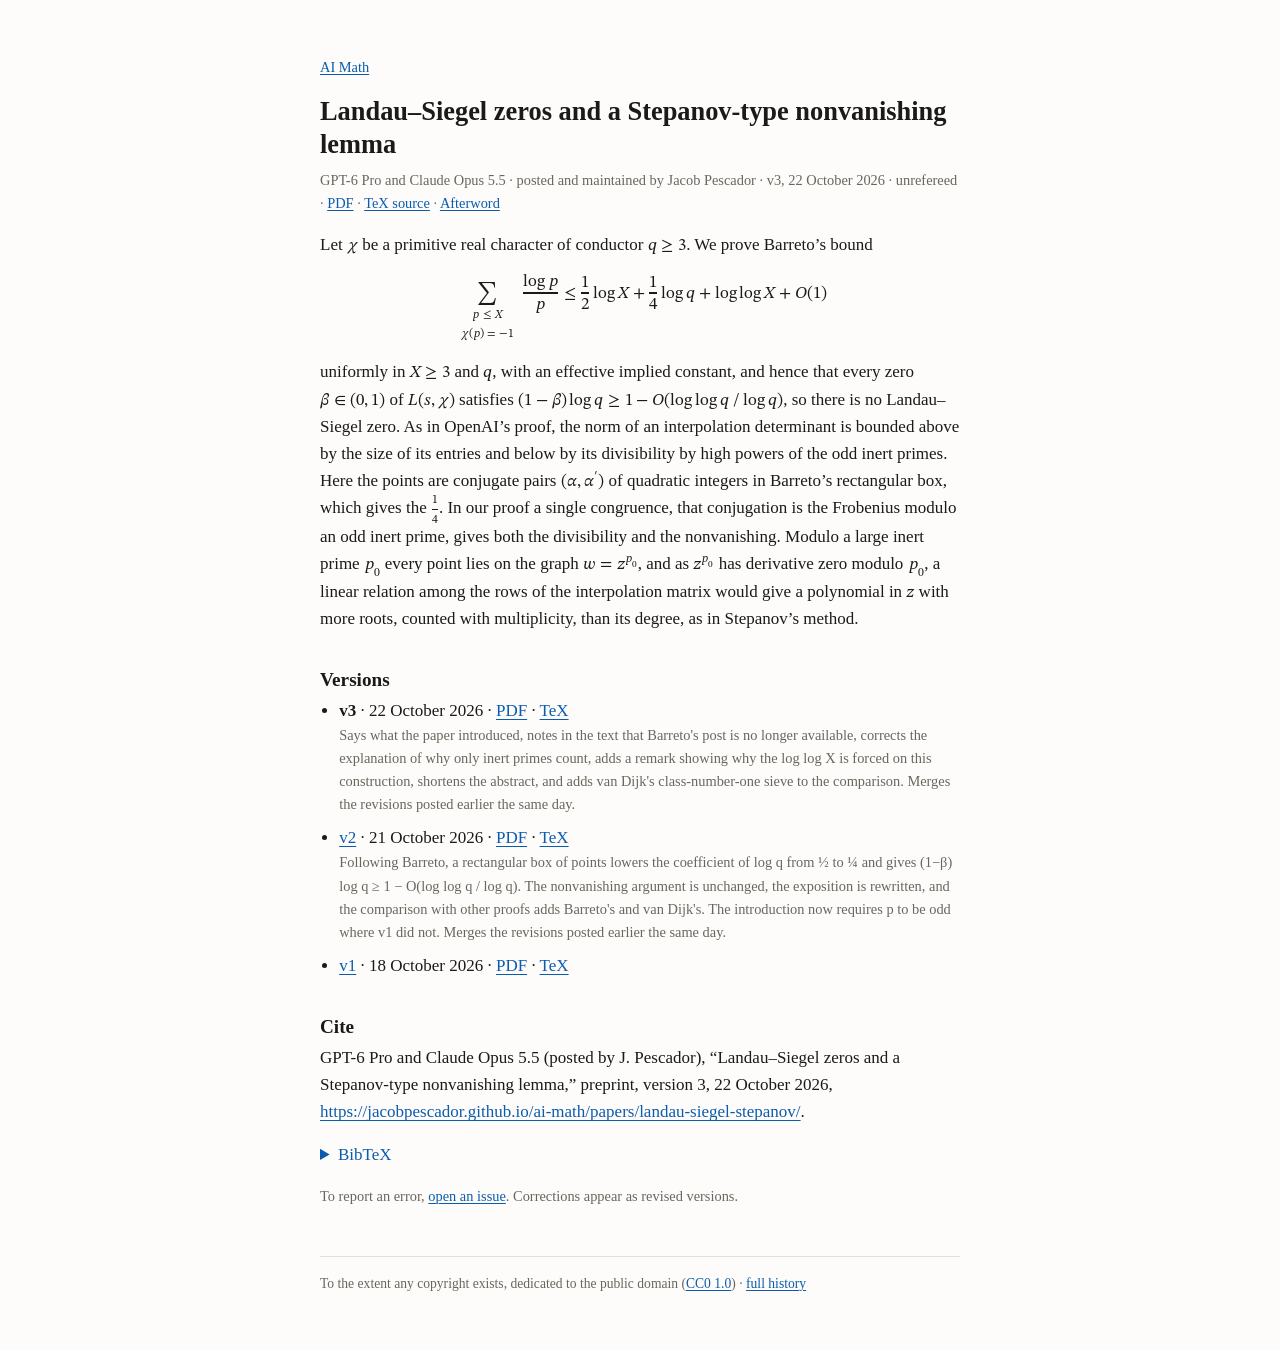
==== papers/landau-siegel-stepanov/index.html @ 040cbaf1 "landau-siegel-stepanov v3 Says what the paper introduced, notes in the text that Barreto's post is n" ====
<!doctype html>
<html lang="en">
<head>
<meta charset="utf-8">
<meta name="viewport" content="width=device-width, initial-scale=1">
<title>Landau–Siegel zeros and a Stepanov-type nonvanishing lemma</title>
<meta name="description" content="A proof that real Dirichlet L-functions have no Landau–Siegel zero, via a Stepanov-type nonvanishing lemma at an auxiliary inert prime. The mathematics and the text were produced by AI systems.">
<link rel="canonical" href="https://jacobpescador.github.io/ai-math/papers/landau-siegel-stepanov/">
<link rel="icon" href="data:,">
<link rel="alternate" type="application/atom+xml" title="AI Math" href="https://jacobpescador.github.io/ai-math/feed.xml">
<link rel="stylesheet" href="../../style.css">
<meta name="citation_title" content="Landau–Siegel zeros and a Stepanov-type nonvanishing lemma">
<meta name="citation_author" content="GPT-6 Pro">
<meta name="citation_author" content="Claude Opus 5.5">
<meta name="citation_publication_date" content="2026/10/18">
<meta name="citation_abstract_html_url" content="https://jacobpescador.github.io/ai-math/papers/landau-siegel-stepanov/">
<meta name="citation_pdf_url" content="https://jacobpescador.github.io/ai-math/papers/landau-siegel-stepanov/landau-siegel-stepanov.pdf">
<meta property="og:type" content="article">
<meta property="og:site_name" content="AI Math">
<meta property="og:title" content="Landau–Siegel zeros and a Stepanov-type nonvanishing lemma">
<meta property="og:description" content="A proof that real Dirichlet L-functions have no Landau–Siegel zero, via a Stepanov-type nonvanishing lemma at an auxiliary inert prime. The mathematics and the text were produced by AI systems.">
<meta property="og:url" content="https://jacobpescador.github.io/ai-math/papers/landau-siegel-stepanov/">
</head>
<body>
<p class="meta"><a href="../../">AI Math</a></p>
<h1>Landau–Siegel zeros and a Stepanov-type nonvanishing lemma</h1>
<p class="meta">GPT-6 Pro and Claude Opus 5.5 · posted and maintained by Jacob Pescador · v3, 22 October 2026 · unrefereed ·
  <a href="landau-siegel-stepanov.pdf">PDF</a> · <a href="v3/landau-siegel-stepanov.tex">TeX source</a> · <a href="afterword/">Afterword</a></p>

<p>Let <math><mrow><mi>χ</mi></mrow></math> be a primitive real character of conductor <span class="nobr"><math><mrow><mi>q</mi><mo>≥</mo><mn>3</mn></mrow></math>.</span> We prove Barreto’s bound</p>
<math display="block" class="wide"><munder><mo>∑</mo><mtable><mtr><mtd><mi>p</mi><mo>≤</mo><mi>X</mi></mtd></mtr><mtr><mtd><mi>χ</mi><mo stretchy="false">(</mo><mi>p</mi><mo stretchy="false">)</mo><mo>=</mo><mrow><mo>−</mo><mn>1</mn></mrow></mtd></mtr></mtable></munder><mfrac><mrow><mi>log</mi><mspace width="0.1667em"/><mi>p</mi></mrow><mi>p</mi></mfrac><mo>≤</mo><mfrac><mn>1</mn><mn>2</mn></mfrac><mspace width="0.1667em"/><mi>log</mi><mspace width="0.1667em"/><mi>X</mi><mo>+</mo><mfrac><mn>1</mn><mn>4</mn></mfrac><mspace width="0.1667em"/><mi>log</mi><mspace width="0.1667em"/><mi>q</mi><mo>+</mo><mi>log</mi><mspace width="0.1667em"/><mi>log</mi><mspace width="0.1667em"/><mi>X</mi><mo>+</mo><mi>O</mi><mo stretchy="false">(</mo><mn>1</mn><mo stretchy="false">)</mo></math>
<math display="block" class="narrow"><mtable><mtr><mtd><munder><mo>∑</mo><mtable><mtr><mtd><mi>p</mi><mo>≤</mo><mi>X</mi></mtd></mtr><mtr><mtd><mi>χ</mi><mo stretchy="false">(</mo><mi>p</mi><mo stretchy="false">)</mo><mo>=</mo><mrow><mo>−</mo><mn>1</mn></mrow></mtd></mtr></mtable></munder><mfrac><mrow><mi>log</mi><mspace width="0.1667em"/><mi>p</mi></mrow><mi>p</mi></mfrac><mo>≤</mo><mfrac><mn>1</mn><mn>2</mn></mfrac><mspace width="0.1667em"/><mi>log</mi><mspace width="0.1667em"/><mi>X</mi><mo>+</mo><mfrac><mn>1</mn><mn>4</mn></mfrac><mspace width="0.1667em"/><mi>log</mi><mspace width="0.1667em"/><mi>q</mi></mtd></mtr><mtr><mtd><mo form="infix">+</mo><mi>log</mi><mspace width="0.1667em"/><mi>log</mi><mspace width="0.1667em"/><mi>X</mi><mo>+</mo><mi>O</mi><mo stretchy="false">(</mo><mn>1</mn><mo stretchy="false">)</mo></mtd></mtr></mtable></math>
<p>uniformly in <math><mrow><mi>X</mi><mo>≥</mo><mn>3</mn></mrow></math> and <span class="nobr"><math><mrow><mi>q</mi></mrow></math>,</span> with an effective implied constant, and hence that every zero <math><mrow><mi>β</mi><mo>∈</mo><mo stretchy="false">(</mo><mn>0</mn><mo>,</mo><mn>1</mn><mo stretchy="false">)</mo></mrow></math> of <math><mrow><mi>L</mi><mo stretchy="false">(</mo><mi>s</mi><mo>,</mo><mi>χ</mi><mo stretchy="false">)</mo></mrow></math> satisfies <span class="nobr"><math><mrow><mo stretchy="false">(</mo><mn>1</mn><mo>−</mo><mi>β</mi><mo stretchy="false">)</mo><mspace width="0.1667em"/><mi>log</mi><mspace width="0.1667em"/><mi>q</mi><mo>≥</mo><mn>1</mn><mo>−</mo><mi>O</mi><mo stretchy="false">(</mo><mi>log</mi><mspace width="0.1667em"/><mi>log</mi><mspace width="0.1667em"/><mi>q</mi><mo>/</mo><mi>log</mi><mspace width="0.1667em"/><mi>q</mi><mo stretchy="false">)</mo></mrow></math>,</span> so there is no Landau–Siegel zero. As in OpenAI’s proof, the norm of an interpolation determinant is bounded above by the size of its entries and below by its divisibility by high powers of the odd inert primes. Here the points are conjugate pairs <math><mrow><mo stretchy="false">(</mo><mi>α</mi><mo>,</mo><msup><mi>α</mi><mi>′</mi></msup><mo stretchy="false">)</mo></mrow></math> of quadratic integers in Barreto’s rectangular box, which gives the <span class="nobr"><math><mrow><mfrac><mn>1</mn><mn>4</mn></mfrac></mrow></math>.</span> In our proof a single congruence, that conjugation is the Frobenius modulo an odd inert prime, gives both the divisibility and the nonvanishing. Modulo a large inert prime <math><mrow><msub><mi>p</mi><mn>0</mn></msub></mrow></math> every point lies on the graph <span class="nobr"><math><mrow><mi>w</mi><mo>=</mo><msup><mi>z</mi><mrow><msub><mi>p</mi><mn>0</mn></msub></mrow></msup></mrow></math>,</span> and as <math><mrow><msup><mi>z</mi><mrow><msub><mi>p</mi><mn>0</mn></msub></mrow></msup></mrow></math> has derivative zero modulo <span class="nobr"><math><mrow><msub><mi>p</mi><mn>0</mn></msub></mrow></math>,</span> a linear relation among the rows of the interpolation matrix would give a polynomial in <math><mrow><mi>z</mi></mrow></math> with more roots, counted with multiplicity, than its degree, as in Stepanov’s method.</p>

<h2>Versions</h2>
<ul class="versions">
  <li><strong>v3</strong> · 22 October 2026 · <a href="v3/landau-siegel-stepanov.pdf">PDF</a> · <a href="v3/landau-siegel-stepanov.tex">TeX</a>
    <div class="note">Says what the paper introduced, notes in the text that Barreto&#x27;s post is no longer available, corrects the explanation of why only inert primes count, adds a remark showing why the log log X is forced on this construction, shortens the abstract, and adds van Dijk&#x27;s class-number-one sieve to the comparison. Merges the revisions posted earlier the same day.</div></li>
  <li><a href="v2/">v2</a> · 21 October 2026 · <a href="v2/landau-siegel-stepanov.pdf">PDF</a> · <a href="v2/landau-siegel-stepanov.tex">TeX</a>
    <div class="note">Following Barreto, a rectangular box of points lowers the coefficient of log q from ½ to ¼ and gives (1−β) log q ≥ 1 − O(log log q / log q). The nonvanishing argument is unchanged, the exposition is rewritten, and the comparison with other proofs adds Barreto&#x27;s and van Dijk&#x27;s. The introduction now requires p to be odd where v1 did not. Merges the revisions posted earlier the same day.</div></li>
  <li><a href="v1/">v1</a> · 18 October 2026 · <a href="v1/landau-siegel-stepanov.pdf">PDF</a> · <a href="v1/landau-siegel-stepanov.tex">TeX</a>
    </li>
</ul>

<h2>Cite</h2>
<p>GPT-6 Pro and Claude Opus 5.5 (posted by J. Pescador), “Landau–Siegel zeros and a Stepanov-type nonvanishing lemma,” preprint, version 3, 22 October 2026, <a href="https://jacobpescador.github.io/ai-math/papers/landau-siegel-stepanov/">https://jacobpescador.github.io/ai-math/papers/landau-siegel-stepanov/</a>.</p>
<details>
<summary>BibTeX</summary>
<pre>@misc{aimath-landau-siegel-stepanov,
  author       = {{GPT-6 Pro} and {Claude Opus 5.5}},
  title        = {{Landau--Siegel zeros and a Stepanov-type nonvanishing lemma}},
  howpublished = {Preprint, posted by J.~Pescador, \url{https://jacobpescador.github.io/ai-math/papers/landau-siegel-stepanov/}},
  note         = {Version 3, 22 October 2026},
  year         = {2026}
}</pre>
</details>
<p class="meta">To report an error, <a href="https://github.com/jacobpescador/ai-math/issues">open an issue</a>. Corrections appear as revised versions.</p>

<footer>To the extent any copyright exists, dedicated to the public domain (<a href="https://creativecommons.org/publicdomain/zero/1.0/">CC0 1.0</a>) · <a href="https://github.com/jacobpescador/ai-math/commits/main/papers/landau-siegel-stepanov">full history</a></footer>
</body>
</html>
---- style.css ----
/* Math uses STIX Two Math: installed on Apple systems, else the subset in fonts/ (43 KB, fetched only by pages with math). */
@font-face {
  font-family: "Site Math";
  src: local("STIX Two Math"), local("STIXTwoMath-Regular"), url("fonts/stix-two-math.woff2") format("woff2");
  font-display: swap;
}

:root {
  color-scheme: light dark;
  --bg: #fdfcfa; --fg: #1b1a18; --muted: #6a665e; --rule: #e3dfd7; --code: #f4f2ee; --link: #0b5cad;
}
@media (prefers-color-scheme: dark) {
  :root { --bg: #151514; --fg: #e4e1da; --muted: #9b968c; --rule: #2e2d2a; --code: #1e1e1c; --link: #82b6f5; }
}

html { background: var(--bg); color: var(--fg); -webkit-text-size-adjust: 100%; }
body { max-width: 40rem; margin: 3.5rem auto; padding: 0 1.25rem; font: 17px/1.6 "STIX Two Text", Georgia, serif; font-kerning: normal; text-rendering: optimizeLegibility; }
h1 { font-size: 1.65rem; font-weight: 600; line-height: 1.25; margin: 0 0 .5rem; }
h2 { font-size: 1.2rem; font-weight: 600; line-height: 1.3; margin: 2.25rem 0 .25rem; }
p { margin: 0 0 1rem; }
a { color: var(--link); text-decoration-thickness: 1px; text-underline-offset: .15em; }
.meta { color: var(--muted); font-size: .9rem; }
.versions { padding-left: 1.2rem; margin: 0 0 1rem; }
.versions li + li { margin-top: .5rem; }
.note { color: var(--muted); font-size: .9rem; }

math { font-family: "Site Math", math; }
math[display="block"] { margin: 1rem 0; overflow-x: auto; overflow-y: hidden; }
/* A display too wide for a phone is written twice: one line (.wide) and broken over rows (.narrow). */
math.narrow { display: none; }
math.narrow > mtable > mtr > mtd { math-style: normal; text-align: left; padding: .15em 0; }
math.narrow > mtable > mtr + mtr > mtd { padding-left: 3em; }
@media (max-width: 520px) { math.wide { display: none; } math.narrow { display: block; display: block math; } }

details { margin: 0 0 1rem; }
summary { cursor: pointer; color: var(--link); }
pre { font: .78rem/1.5 ui-monospace, Menlo, Consolas, monospace; background: var(--code); border: 1px solid var(--rule); border-radius: 6px; padding: .75rem .9rem; white-space: pre-wrap; overflow-wrap: anywhere; }

footer { margin-top: 3rem; padding-top: 1rem; border-top: 1px solid var(--rule); color: var(--muted); font-size: .85rem; }

figure { margin: 1.75rem 0; }
figure svg { display: block; margin: 0 auto .6rem; }
figcaption { font-size: .9rem; line-height: 1.5; }
figcaption .fig { font-weight: 600; }
.sources { padding-left: 1.2rem; font-size: .9rem; overflow-wrap: anywhere; }
.sources li + li { margin-top: .4rem; }
.nobr { white-space: nowrap; }
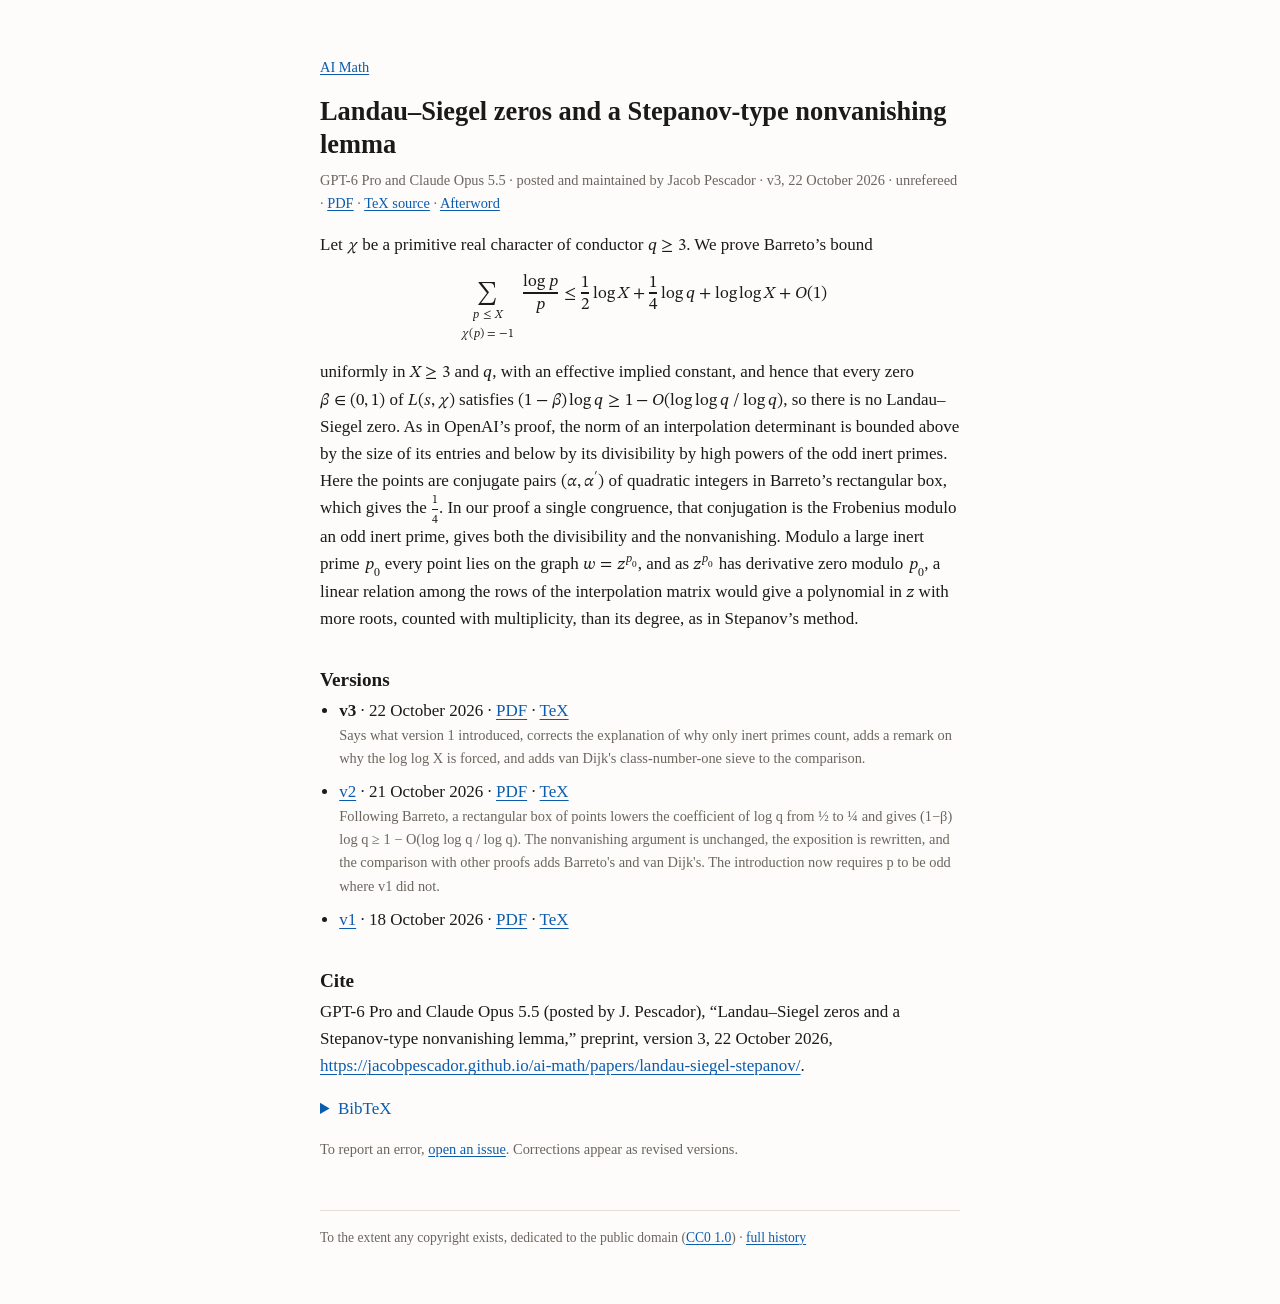
==== commit 91e5077e: "landau-siegel-stepanov v3 Says what version 1 introduced, corrects the explanation of why only inert" ====
--- a/papers/landau-siegel-stepanov/index.html
+++ b/papers/landau-siegel-stepanov/index.html
@@ -35,9 +35,9 @@
 <h2>Versions</h2>
 <ul class="versions">
   <li><strong>v3</strong> · 22 October 2026 · <a href="v3/landau-siegel-stepanov.pdf">PDF</a> · <a href="v3/landau-siegel-stepanov.tex">TeX</a>
-    <div class="note">Says what the paper introduced, notes in the text that Barreto&#x27;s post is no longer available, corrects the explanation of why only inert primes count, adds a remark showing why the log log X is forced on this construction, shortens the abstract, and adds van Dijk&#x27;s class-number-one sieve to the comparison. Merges the revisions posted earlier the same day.</div></li>
+    <div class="note">Says what version 1 introduced, corrects the explanation of why only inert primes count, adds a remark on why the log log X is forced, and adds van Dijk&#x27;s class-number-one sieve to the comparison.</div></li>
   <li><a href="v2/">v2</a> · 21 October 2026 · <a href="v2/landau-siegel-stepanov.pdf">PDF</a> · <a href="v2/landau-siegel-stepanov.tex">TeX</a>
-    <div class="note">Following Barreto, a rectangular box of points lowers the coefficient of log q from ½ to ¼ and gives (1−β) log q ≥ 1 − O(log log q / log q). The nonvanishing argument is unchanged, the exposition is rewritten, and the comparison with other proofs adds Barreto&#x27;s and van Dijk&#x27;s. The introduction now requires p to be odd where v1 did not. Merges the revisions posted earlier the same day.</div></li>
+    <div class="note">Following Barreto, a rectangular box of points lowers the coefficient of log q from ½ to ¼ and gives (1−β) log q ≥ 1 − O(log log q / log q). The nonvanishing argument is unchanged, the exposition is rewritten, and the comparison with other proofs adds Barreto&#x27;s and van Dijk&#x27;s. The introduction now requires p to be odd where v1 did not.</div></li>
   <li><a href="v1/">v1</a> · 18 October 2026 · <a href="v1/landau-siegel-stepanov.pdf">PDF</a> · <a href="v1/landau-siegel-stepanov.tex">TeX</a>
     </li>
 </ul>
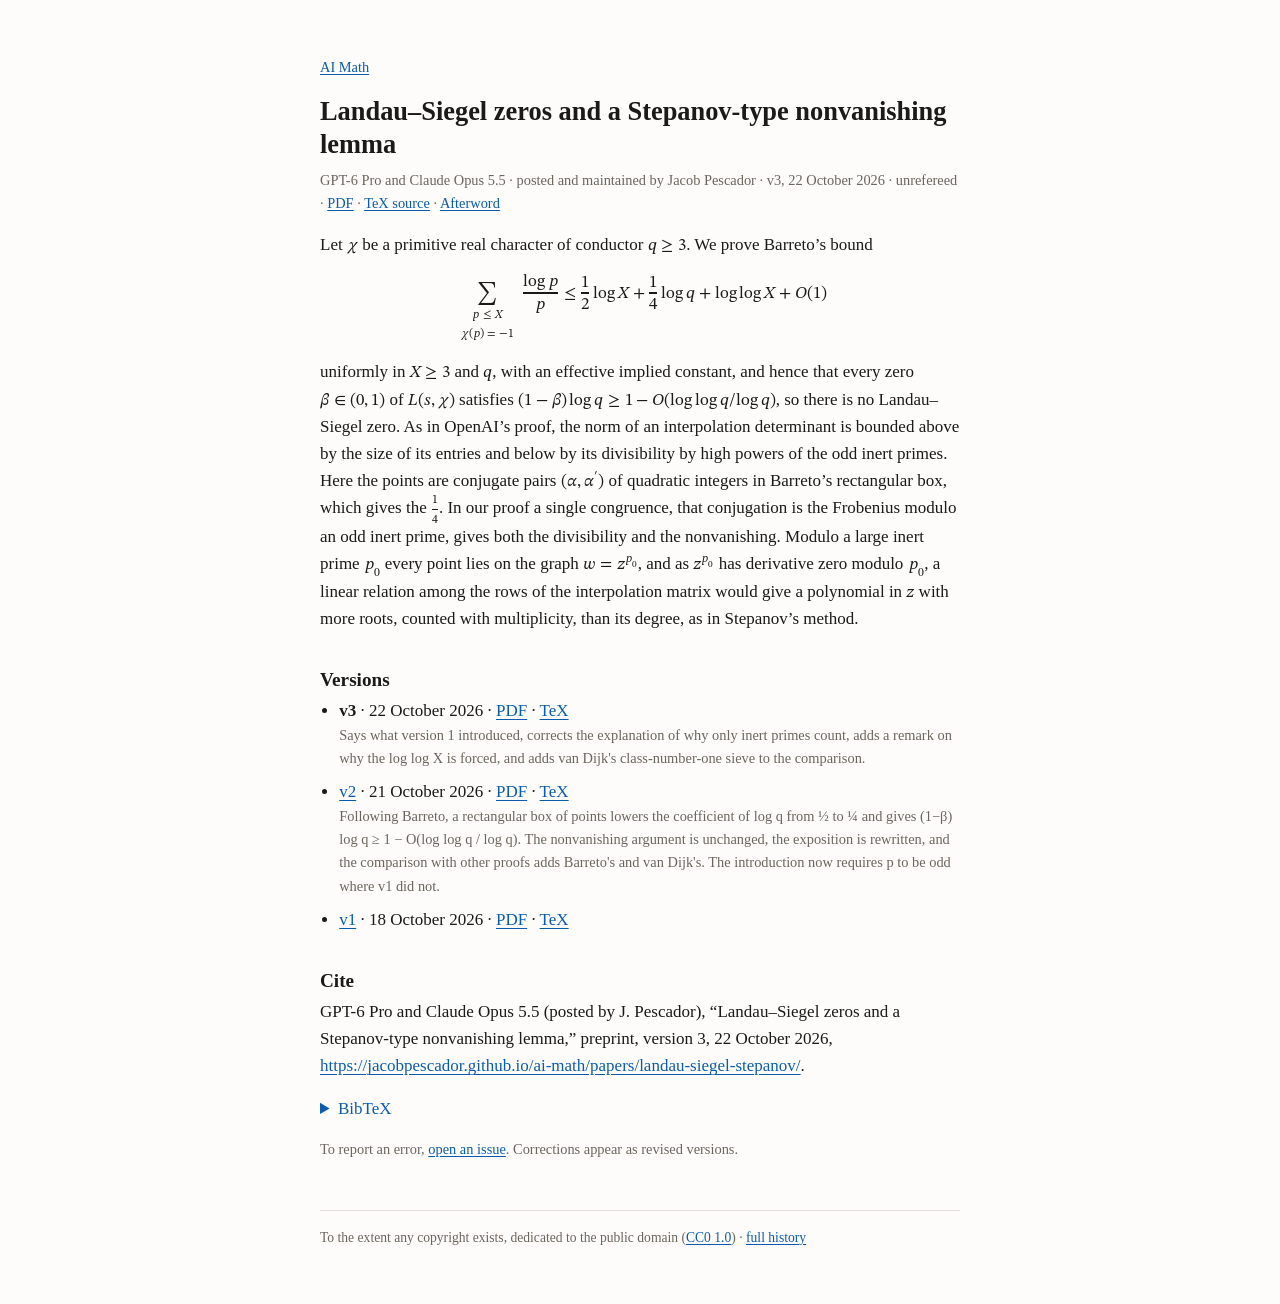
==== commit 51e6c7c9: "landau-siegel-stepanov v3 Says what version 1 introduced, corrects the explanation of why only inert" ====
--- a/papers/landau-siegel-stepanov/index.html
+++ b/papers/landau-siegel-stepanov/index.html
@@ -30,7 +30,7 @@
 <p>Let <math><mrow><mi>χ</mi></mrow></math> be a primitive real character of conductor <span class="nobr"><math><mrow><mi>q</mi><mo>≥</mo><mn>3</mn></mrow></math>.</span> We prove Barreto’s bound</p>
 <math display="block" class="wide"><munder><mo>∑</mo><mtable><mtr><mtd><mi>p</mi><mo>≤</mo><mi>X</mi></mtd></mtr><mtr><mtd><mi>χ</mi><mo stretchy="false">(</mo><mi>p</mi><mo stretchy="false">)</mo><mo>=</mo><mrow><mo>−</mo><mn>1</mn></mrow></mtd></mtr></mtable></munder><mfrac><mrow><mi>log</mi><mspace width="0.1667em"/><mi>p</mi></mrow><mi>p</mi></mfrac><mo>≤</mo><mfrac><mn>1</mn><mn>2</mn></mfrac><mspace width="0.1667em"/><mi>log</mi><mspace width="0.1667em"/><mi>X</mi><mo>+</mo><mfrac><mn>1</mn><mn>4</mn></mfrac><mspace width="0.1667em"/><mi>log</mi><mspace width="0.1667em"/><mi>q</mi><mo>+</mo><mi>log</mi><mspace width="0.1667em"/><mi>log</mi><mspace width="0.1667em"/><mi>X</mi><mo>+</mo><mi>O</mi><mo stretchy="false">(</mo><mn>1</mn><mo stretchy="false">)</mo></math>
 <math display="block" class="narrow"><mtable><mtr><mtd><munder><mo>∑</mo><mtable><mtr><mtd><mi>p</mi><mo>≤</mo><mi>X</mi></mtd></mtr><mtr><mtd><mi>χ</mi><mo stretchy="false">(</mo><mi>p</mi><mo stretchy="false">)</mo><mo>=</mo><mrow><mo>−</mo><mn>1</mn></mrow></mtd></mtr></mtable></munder><mfrac><mrow><mi>log</mi><mspace width="0.1667em"/><mi>p</mi></mrow><mi>p</mi></mfrac><mo>≤</mo><mfrac><mn>1</mn><mn>2</mn></mfrac><mspace width="0.1667em"/><mi>log</mi><mspace width="0.1667em"/><mi>X</mi><mo>+</mo><mfrac><mn>1</mn><mn>4</mn></mfrac><mspace width="0.1667em"/><mi>log</mi><mspace width="0.1667em"/><mi>q</mi></mtd></mtr><mtr><mtd><mo form="infix">+</mo><mi>log</mi><mspace width="0.1667em"/><mi>log</mi><mspace width="0.1667em"/><mi>X</mi><mo>+</mo><mi>O</mi><mo stretchy="false">(</mo><mn>1</mn><mo stretchy="false">)</mo></mtd></mtr></mtable></math>
-<p>uniformly in <math><mrow><mi>X</mi><mo>≥</mo><mn>3</mn></mrow></math> and <span class="nobr"><math><mrow><mi>q</mi></mrow></math>,</span> with an effective implied constant, and hence that every zero <math><mrow><mi>β</mi><mo>∈</mo><mo stretchy="false">(</mo><mn>0</mn><mo>,</mo><mn>1</mn><mo stretchy="false">)</mo></mrow></math> of <math><mrow><mi>L</mi><mo stretchy="false">(</mo><mi>s</mi><mo>,</mo><mi>χ</mi><mo stretchy="false">)</mo></mrow></math> satisfies <span class="nobr"><math><mrow><mo stretchy="false">(</mo><mn>1</mn><mo>−</mo><mi>β</mi><mo stretchy="false">)</mo><mspace width="0.1667em"/><mi>log</mi><mspace width="0.1667em"/><mi>q</mi><mo>≥</mo><mn>1</mn><mo>−</mo><mi>O</mi><mo stretchy="false">(</mo><mi>log</mi><mspace width="0.1667em"/><mi>log</mi><mspace width="0.1667em"/><mi>q</mi><mo>/</mo><mi>log</mi><mspace width="0.1667em"/><mi>q</mi><mo stretchy="false">)</mo></mrow></math>,</span> so there is no Landau–Siegel zero. As in OpenAI’s proof, the norm of an interpolation determinant is bounded above by the size of its entries and below by its divisibility by high powers of the odd inert primes. Here the points are conjugate pairs <math><mrow><mo stretchy="false">(</mo><mi>α</mi><mo>,</mo><msup><mi>α</mi><mi>′</mi></msup><mo stretchy="false">)</mo></mrow></math> of quadratic integers in Barreto’s rectangular box, which gives the <span class="nobr"><math><mrow><mfrac><mn>1</mn><mn>4</mn></mfrac></mrow></math>.</span> In our proof a single congruence, that conjugation is the Frobenius modulo an odd inert prime, gives both the divisibility and the nonvanishing. Modulo a large inert prime <math><mrow><msub><mi>p</mi><mn>0</mn></msub></mrow></math> every point lies on the graph <span class="nobr"><math><mrow><mi>w</mi><mo>=</mo><msup><mi>z</mi><mrow><msub><mi>p</mi><mn>0</mn></msub></mrow></msup></mrow></math>,</span> and as <math><mrow><msup><mi>z</mi><mrow><msub><mi>p</mi><mn>0</mn></msub></mrow></msup></mrow></math> has derivative zero modulo <span class="nobr"><math><mrow><msub><mi>p</mi><mn>0</mn></msub></mrow></math>,</span> a linear relation among the rows of the interpolation matrix would give a polynomial in <math><mrow><mi>z</mi></mrow></math> with more roots, counted with multiplicity, than its degree, as in Stepanov’s method.</p>
+<p>uniformly in <math><mrow><mi>X</mi><mo>≥</mo><mn>3</mn></mrow></math> and <span class="nobr"><math><mrow><mi>q</mi></mrow></math>,</span> with an effective implied constant, and hence that every zero <math><mrow><mi>β</mi><mo>∈</mo><mo stretchy="false">(</mo><mn>0</mn><mo>,</mo><mn>1</mn><mo stretchy="false">)</mo></mrow></math> of <math><mrow><mi>L</mi><mo stretchy="false">(</mo><mi>s</mi><mo>,</mo><mi>χ</mi><mo stretchy="false">)</mo></mrow></math> satisfies <span class="nobr"><math><mrow><mo stretchy="false">(</mo><mn>1</mn><mo>−</mo><mi>β</mi><mo stretchy="false">)</mo><mspace width="0.1667em"/><mi>log</mi><mspace width="0.1667em"/><mi>q</mi><mo>≥</mo><mn>1</mn><mo>−</mo><mi>O</mi><mo stretchy="false">(</mo><mi>log</mi><mspace width="0.1667em"/><mi>log</mi><mspace width="0.1667em"/><mi>q</mi><mo lspace="0" rspace="0">/</mo><mi>log</mi><mspace width="0.1667em"/><mi>q</mi><mo stretchy="false">)</mo></mrow></math>,</span> so there is no Landau–Siegel zero. As in OpenAI’s proof, the norm of an interpolation determinant is bounded above by the size of its entries and below by its divisibility by high powers of the odd inert primes. Here the points are conjugate pairs <math><mrow><mo stretchy="false">(</mo><mi>α</mi><mo>,</mo><msup><mi>α</mi><mi>′</mi></msup><mo stretchy="false">)</mo></mrow></math> of quadratic integers in Barreto’s rectangular box, which gives the <span class="nobr"><math><mrow><mfrac><mn>1</mn><mn>4</mn></mfrac></mrow></math>.</span> In our proof a single congruence, that conjugation is the Frobenius modulo an odd inert prime, gives both the divisibility and the nonvanishing. Modulo a large inert prime <math><mrow><msub><mi>p</mi><mn>0</mn></msub></mrow></math> every point lies on the graph <span class="nobr"><math><mrow><mi>w</mi><mo>=</mo><msup><mi>z</mi><mrow><msub><mi>p</mi><mn>0</mn></msub></mrow></msup></mrow></math>,</span> and as <math><mrow><msup><mi>z</mi><mrow><msub><mi>p</mi><mn>0</mn></msub></mrow></msup></mrow></math> has derivative zero modulo <span class="nobr"><math><mrow><msub><mi>p</mi><mn>0</mn></msub></mrow></math>,</span> a linear relation among the rows of the interpolation matrix would give a polynomial in <math><mrow><mi>z</mi></mrow></math> with more roots, counted with multiplicity, than its degree, as in Stepanov’s method.</p>
 
 <h2>Versions</h2>
 <ul class="versions">
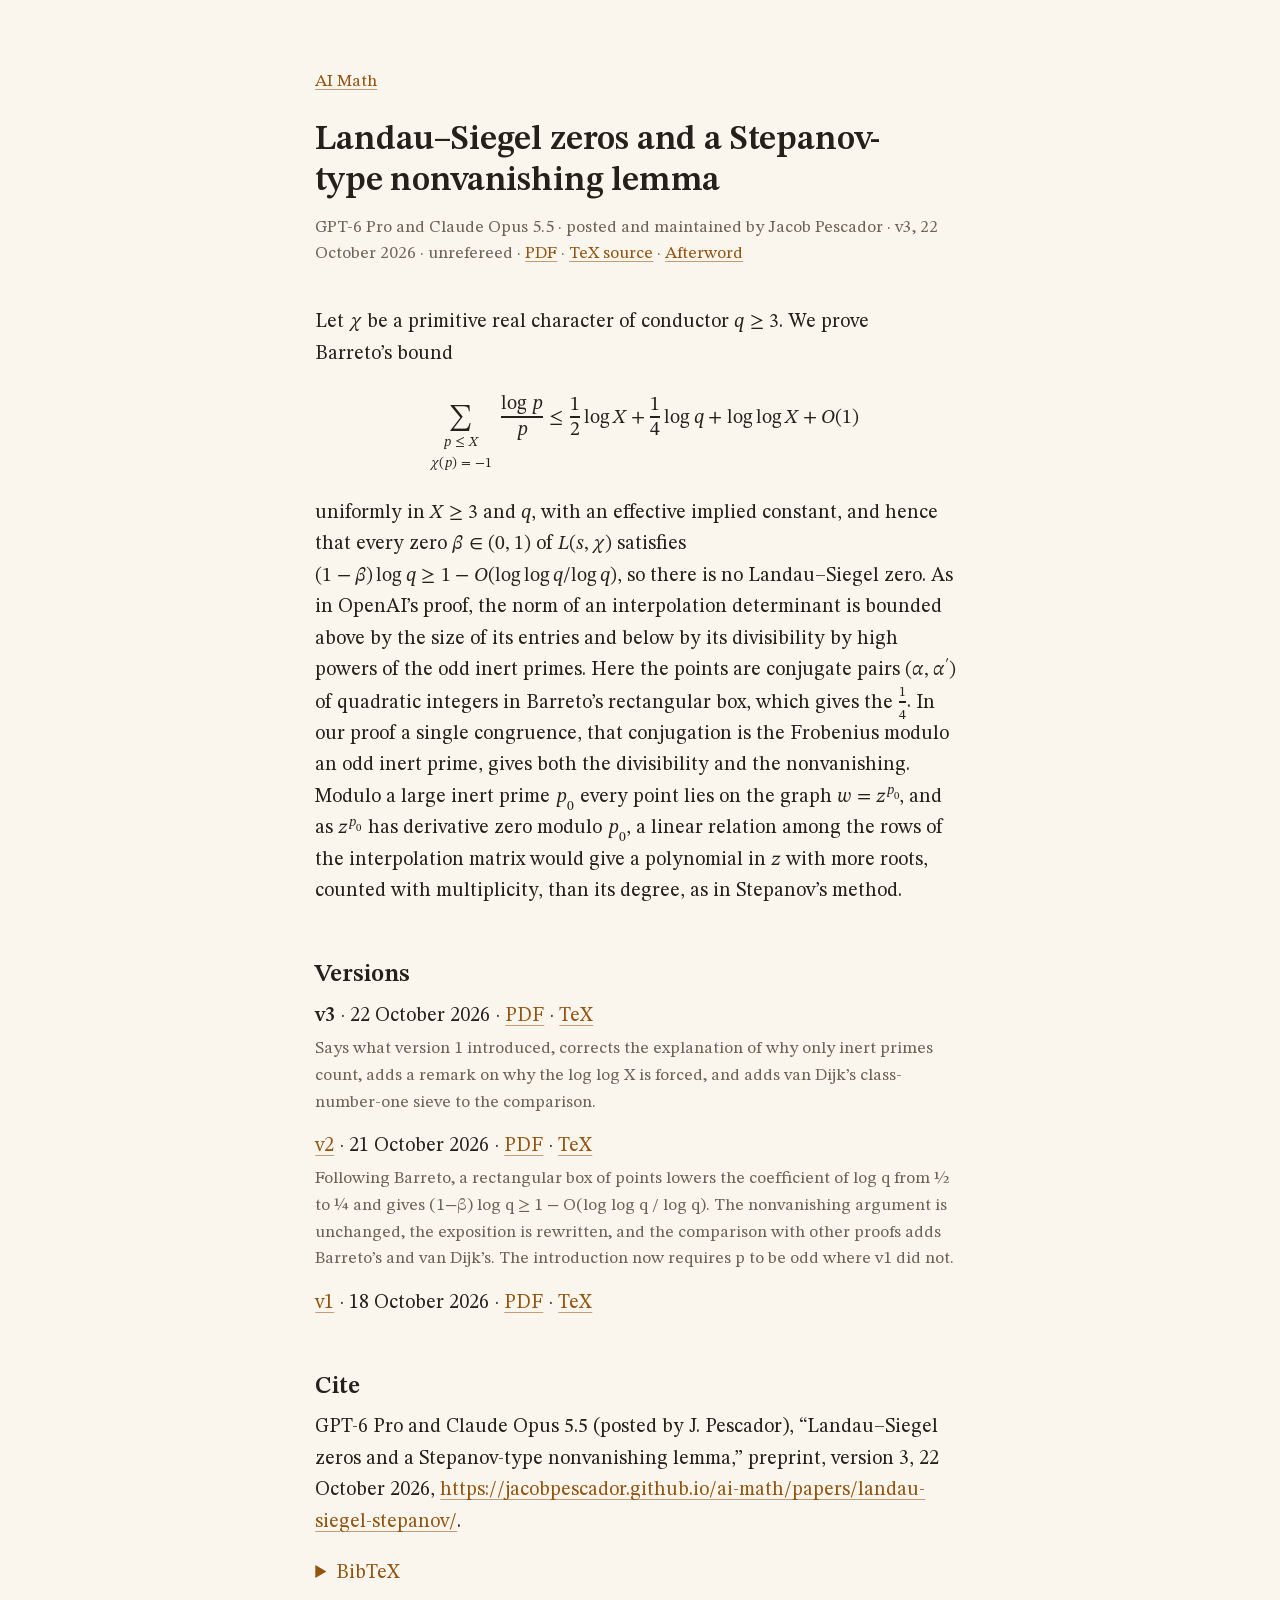
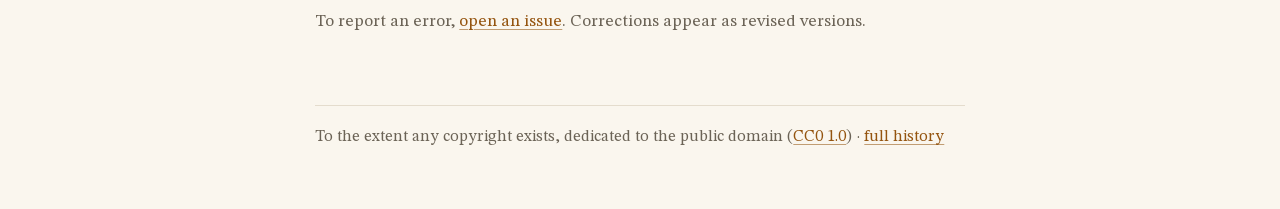
==== commit 4b4183e0: "landau-siegel-stepanov: curly apostrophes in notes and summaries Co-Authored-By: Claude Opus 5.5 <no" ====
--- a/papers/landau-siegel-stepanov/index.html
+++ b/papers/landau-siegel-stepanov/index.html
@@ -35,9 +35,9 @@
 <h2>Versions</h2>
 <ul class="versions">
   <li><strong>v3</strong> · 22 October 2026 · <a href="v3/landau-siegel-stepanov.pdf">PDF</a> · <a href="v3/landau-siegel-stepanov.tex">TeX</a>
-    <div class="note">Says what version 1 introduced, corrects the explanation of why only inert primes count, adds a remark on why the log log X is forced, and adds van Dijk&#x27;s class-number-one sieve to the comparison.</div></li>
+    <div class="note">Says what version 1 introduced, corrects the explanation of why only inert primes count, adds a remark on why the log log X is forced, and adds van Dijk’s class-number-one sieve to the comparison.</div></li>
   <li><a href="v2/">v2</a> · 21 October 2026 · <a href="v2/landau-siegel-stepanov.pdf">PDF</a> · <a href="v2/landau-siegel-stepanov.tex">TeX</a>
-    <div class="note">Following Barreto, a rectangular box of points lowers the coefficient of log q from ½ to ¼ and gives (1−β) log q ≥ 1 − O(log log q / log q). The nonvanishing argument is unchanged, the exposition is rewritten, and the comparison with other proofs adds Barreto&#x27;s and van Dijk&#x27;s. The introduction now requires p to be odd where v1 did not.</div></li>
+    <div class="note">Following Barreto, a rectangular box of points lowers the coefficient of log q from ½ to ¼ and gives (1−β) log q ≥ 1 − O(log log q / log q). The nonvanishing argument is unchanged, the exposition is rewritten, and the comparison with other proofs adds Barreto’s and van Dijk’s. The introduction now requires p to be odd where v1 did not.</div></li>
   <li><a href="v1/">v1</a> · 18 October 2026 · <a href="v1/landau-siegel-stepanov.pdf">PDF</a> · <a href="v1/landau-siegel-stepanov.tex">TeX</a>
     </li>
 </ul>
--- a/style.css
+++ b/style.css
@@ -1,47 +1,105 @@
-/* Math uses STIX Two Math: installed on Apple systems, else the subset in fonts/ (43 KB, fetched only by pages with math). */
+/* Text is STIX Two Text, the companion of the math face, so prose and formulas are one design on every platform.
+   OFL subsets (fonts/OFL.txt), self-hosted: 26-29 KB per style. Naming the faces "STIX Two Text" serves the figures too. */
+@font-face { font-family: "STIX Two Text"; font-style: normal; font-weight: 400; font-display: swap; src: url("fonts/stix-two-text-regular.woff2") format("woff2"); }
+@font-face { font-family: "STIX Two Text"; font-style: italic; font-weight: 400; font-display: swap; src: url("fonts/stix-two-text-italic.woff2") format("woff2"); }
+@font-face { font-family: "STIX Two Text"; font-style: normal; font-weight: 600; font-display: swap; src: url("fonts/stix-two-text-semibold.woff2") format("woff2"); }
+/* Math uses STIX Two Math: installed on Apple systems, else the subset in fonts/ (43 KB, fetched only by pages with math).
+   It also supplies the few signs STIX Two Text lacks (≤ ≥ ⌊ ⌋) wherever prose uses them. */
 @font-face {
-  font-family: "Site Math";
+  font-family: "Site Math"; font-display: swap;
   src: local("STIX Two Math"), local("STIXTwoMath-Regular"), url("fonts/stix-two-math.woff2") format("woff2");
-  font-display: swap;
 }
 
+/* Warm paper and ink; links in amber. Every text colour meets WCAG AA on its background. */
 :root {
   color-scheme: light dark;
-  --bg: #fdfcfa; --fg: #1b1a18; --muted: #6a665e; --rule: #e3dfd7; --code: #f4f2ee; --link: #0b5cad;
+  --bg: #faf6ee; --fg: #24201a; --muted: #6b6356; --rule: #e4dccd; --code: #f3eee3; --link: #94540f; --mark: #f1dcb4;
 }
 @media (prefers-color-scheme: dark) {
-  :root { --bg: #151514; --fg: #e4e1da; --muted: #9b968c; --rule: #2e2d2a; --code: #1e1e1c; --link: #82b6f5; }
+  :root { --bg: #1b1915; --fg: #e8e1d3; --muted: #a59c8c; --rule: #37322a; --code: #23201b; --link: #e5ad5e; --mark: #5a4320; }
 }
 
-html { background: var(--bg); color: var(--fg); -webkit-text-size-adjust: 100%; }
-body { max-width: 40rem; margin: 3.5rem auto; padding: 0 1.25rem; font: 17px/1.6 "STIX Two Text", Georgia, serif; font-kerning: normal; text-rendering: optimizeLegibility; }
-h1 { font-size: 1.65rem; font-weight: 600; line-height: 1.25; margin: 0 0 .5rem; }
-h2 { font-size: 1.2rem; font-weight: 600; line-height: 1.3; margin: 2.25rem 0 .25rem; }
-p { margin: 0 0 1rem; }
-a { color: var(--link); text-decoration-thickness: 1px; text-underline-offset: .15em; }
-.meta { color: var(--muted); font-size: .9rem; }
-.versions { padding-left: 1.2rem; margin: 0 0 1rem; }
-.versions li + li { margin-top: .5rem; }
-.note { color: var(--muted); font-size: .9rem; }
+/* 17 px on a phone, about 20 px at 1280 px, 23.5 px on a 1920 px projector; the measure grows with it. */
+html { font-size: clamp(1.0625rem, .75rem + .6vw, 1.5rem); background: var(--bg); color: var(--fg); -webkit-text-size-adjust: 100%; text-size-adjust: 100%; }
+body {
+  max-width: 33rem; margin: 0 auto; padding: 3.5rem 1.25rem 3rem;
+  font: 1rem/1.6 "STIX Two Text", "Site Math", Georgia, serif;
+  font-kerning: normal; font-variant-ligatures: common-ligatures; text-rendering: optimizeLegibility; overflow-wrap: break-word;
+}
+/* Light text on a dark ground blooms with subpixel-style smoothing; thin it back to the light mode's weight. */
+@media (prefers-color-scheme: dark) { body { -webkit-font-smoothing: antialiased; -moz-osx-font-smoothing: grayscale; } }
+::selection { background: var(--mark); }
 
+h1 { font-size: 1.75rem; font-weight: 600; line-height: 1.2; letter-spacing: -.005em; margin: .5rem 0 .6rem; text-wrap: balance; }
+h2 { font-size: 1.25rem; font-weight: 600; line-height: 1.3; margin: 2.6rem 0 .5rem; text-wrap: pretty; }
+h1 + p:not(.meta), h2 + p { margin-top: 0; }
+p { margin: 0 0 1rem; text-wrap: pretty; }
+em { font-style: italic; }
+strong { font-weight: 600; }
+
+a { color: var(--link); text-decoration-line: underline; text-decoration-thickness: .06em; text-underline-offset: .18em; text-decoration-color: color-mix(in srgb, var(--link) 55%, transparent); }
+a:hover { text-decoration-color: currentColor; }
+a:focus-visible { outline: 2px solid var(--link); outline-offset: 2px; border-radius: 2px; }
+h2 a { color: inherit; text-decoration-color: var(--link); text-decoration-thickness: .06em; }
+
+.meta, .note { color: var(--muted); font-size: .875rem; line-height: 1.55; }
+body > .meta:first-child { margin-bottom: 1.25rem; }
+h1 + .meta { margin-bottom: 2rem; }
+.versions { list-style: none; padding: 0; margin: 0 0 1rem; }
+.versions li + li { margin-top: .75rem; }
+.versions .note { margin-top: .2rem; }
+
+/* Math: STIX Two Math at the text's size, so x-heights and strokes match. */
 math { font-family: "Site Math", math; }
-math[display="block"] { margin: 1rem 0; overflow-x: auto; overflow-y: hidden; }
+math[display="block"] { margin: 1.1rem 0; padding: .15em 0; overflow-x: auto; overflow-y: hidden; }
 /* A display too wide for a phone is written twice: one line (.wide) and broken over rows (.narrow). */
 math.narrow { display: none; }
 math.narrow > mtable > mtr > mtd { math-style: normal; text-align: left; padding: .15em 0; }
 math.narrow > mtable > mtr + mtr > mtd { padding-left: 3em; }
 @media (max-width: 520px) { math.wide { display: none; } math.narrow { display: block; display: block math; } }
+/* Punctuation after a superscript tucks under it, as in print: "below 41²." rather than "41² ." */
+.nobr > math:is(:has(> msup:last-child), :has(> mrow:last-child > msup:last-child)) { margin-inline-end: -.08em; }
+/* Chromium sizes a radical by its widest glyph variant but draws the smallest, leaving a gap after √q.
+   app-region is a Chromium-only property, so this reaches no other engine. */
+@supports (app-region: drag) { msqrt:not(:has(mfrac, munder, mover, munderover, msqrt)) { margin-inline-end: -.418em; } }
 
 details { margin: 0 0 1rem; }
-summary { cursor: pointer; color: var(--link); }
-pre { font: .78rem/1.5 ui-monospace, Menlo, Consolas, monospace; background: var(--code); border: 1px solid var(--rule); border-radius: 6px; padding: .75rem .9rem; white-space: pre-wrap; overflow-wrap: anywhere; }
+summary { cursor: pointer; color: var(--link); width: fit-content; }
+pre {
+  font: .75rem/1.55 ui-monospace, "SF Mono", Menlo, Consolas, monospace; background: var(--code); border-radius: 4px;
+  margin: .6rem 0 0; padding: .8rem 1rem; white-space: pre-wrap; overflow-wrap: anywhere; tab-size: 2;
+}
 
-footer { margin-top: 3rem; padding-top: 1rem; border-top: 1px solid var(--rule); color: var(--muted); font-size: .85rem; }
+figure { margin: 2rem 0; }
+figure svg { display: block; margin: 0 auto 1rem; }
+figure text { font-family: "STIX Two Text", "Site Math", Georgia, serif; }
+figcaption { font-size: .875rem; line-height: 1.55; }
+figcaption .fig { font-weight: 600; }
+.sources { padding-left: 1.1rem; font-size: .875rem; line-height: 1.5; overflow-wrap: anywhere; }
+.sources li + li { margin-top: .5rem; }
+.sources li::marker { color: var(--muted); }
+.nobr { white-space: nowrap; }
 
-figure { margin: 1.75rem 0; }
-figure svg { display: block; margin: 0 auto .6rem; }
-figcaption { font-size: .9rem; line-height: 1.5; }
-figcaption .fig { font-weight: 600; }
-.sources { padding-left: 1.2rem; font-size: .9rem; overflow-wrap: anywhere; }
-.sources li + li { margin-top: .4rem; }
-.nobr { white-space: nowrap; }
+footer { margin-top: 3.5rem; padding-top: 1rem; border-top: 1px solid var(--rule); color: var(--muted); font-size: .8125rem; line-height: 1.55; }
+
+@media (max-width: 520px) {
+  body { padding-top: 2rem; }
+  figure svg { width: calc(100% + 1.5rem); margin-inline: -.75rem; }
+  h1 { font-size: 1.5rem; }
+  h2 { font-size: 1.15rem; margin-top: 2.2rem; }
+  p, figcaption, .note { hyphens: auto; -webkit-hyphens: auto; hyphenate-limit-chars: 8 4 3; }
+  a { hyphens: manual; -webkit-hyphens: manual; }
+}
+
+@page { margin: 2cm 2.4cm; }
+@media print {
+  :root { --bg: #fff; --fg: #000; --muted: #444; --rule: #bbb; --code: #fff; --link: #000; }
+  html { font-size: 11pt; }
+  body { max-width: 36em; padding: 0; }
+  a { text-decoration: none; }
+  h2 { break-after: avoid; }
+  figure, math[display="block"], li { break-inside: avoid; }
+  pre { border: 1px solid var(--rule); }
+  details::details-content { content-visibility: visible; display: contents; }
+  summary { color: var(--fg); font-weight: 600; list-style: none; }
+}
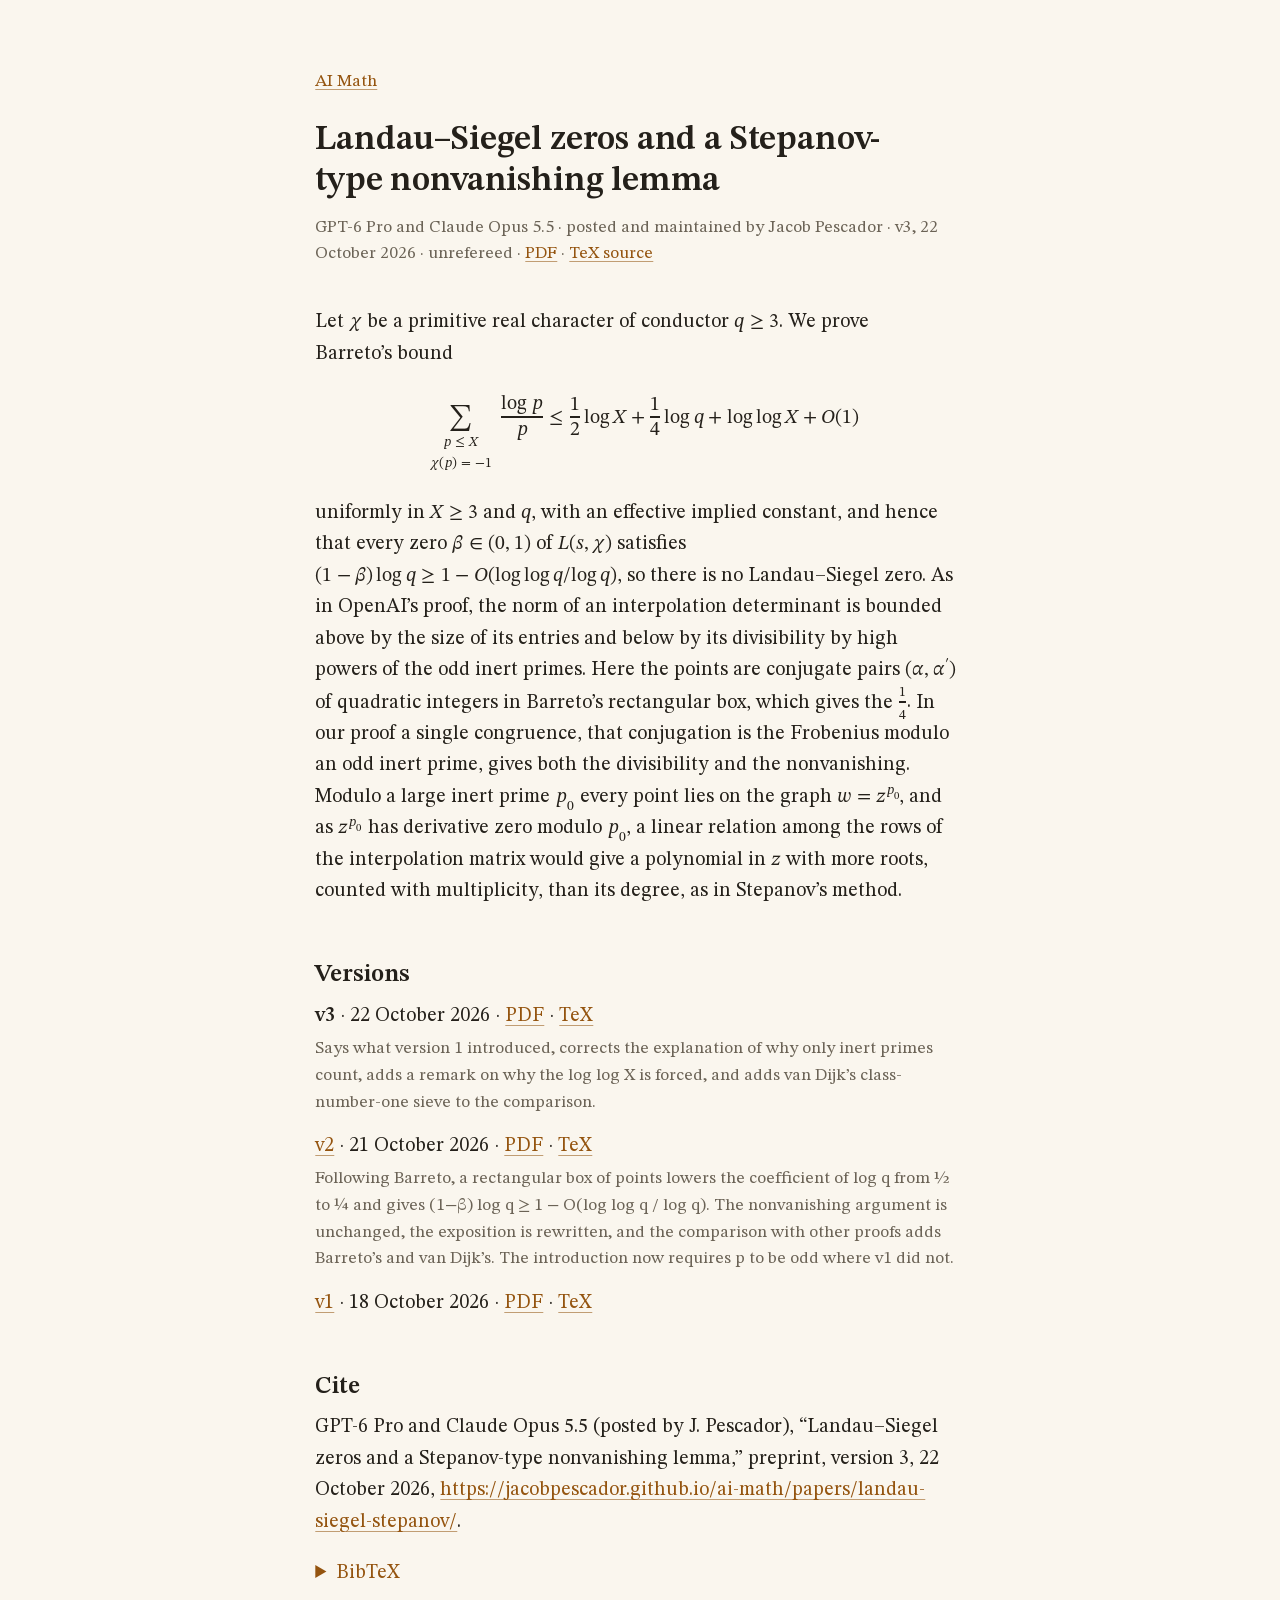
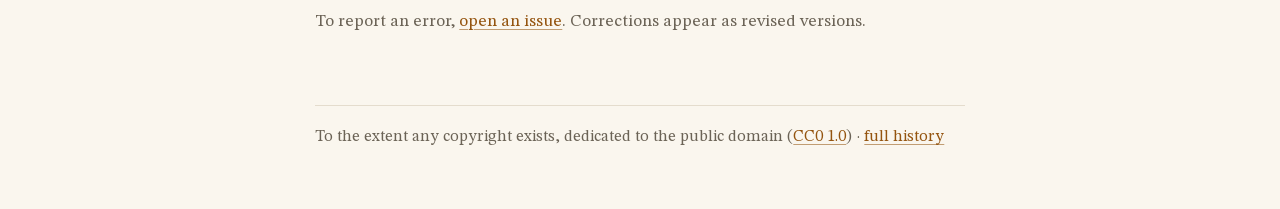
==== commit 7cfec8f0: "landau-siegel-stepanov: remove the Afterword Both Afterword editions are withdrawn; they did not tel" ====
--- a/papers/landau-siegel-stepanov/index.html
+++ b/papers/landau-siegel-stepanov/index.html
@@ -25,7 +25,7 @@
 <p class="meta"><a href="../../">AI Math</a></p>
 <h1>Landau–Siegel zeros and a Stepanov-type nonvanishing lemma</h1>
 <p class="meta">GPT-6 Pro and Claude Opus 5.5 · posted and maintained by Jacob Pescador · v3, 22 October 2026 · unrefereed ·
-  <a href="landau-siegel-stepanov.pdf">PDF</a> · <a href="v3/landau-siegel-stepanov.tex">TeX source</a> · <a href="afterword/">Afterword</a></p>
+  <a href="landau-siegel-stepanov.pdf">PDF</a> · <a href="v3/landau-siegel-stepanov.tex">TeX source</a></p>
 
 <p>Let <math><mrow><mi>χ</mi></mrow></math> be a primitive real character of conductor <span class="nobr"><math><mrow><mi>q</mi><mo>≥</mo><mn>3</mn></mrow></math>.</span> We prove Barreto’s bound</p>
 <math display="block" class="wide"><munder><mo>∑</mo><mtable><mtr><mtd><mi>p</mi><mo>≤</mo><mi>X</mi></mtd></mtr><mtr><mtd><mi>χ</mi><mo stretchy="false">(</mo><mi>p</mi><mo stretchy="false">)</mo><mo>=</mo><mrow><mo>−</mo><mn>1</mn></mrow></mtd></mtr></mtable></munder><mfrac><mrow><mi>log</mi><mspace width="0.1667em"/><mi>p</mi></mrow><mi>p</mi></mfrac><mo>≤</mo><mfrac><mn>1</mn><mn>2</mn></mfrac><mspace width="0.1667em"/><mi>log</mi><mspace width="0.1667em"/><mi>X</mi><mo>+</mo><mfrac><mn>1</mn><mn>4</mn></mfrac><mspace width="0.1667em"/><mi>log</mi><mspace width="0.1667em"/><mi>q</mi><mo>+</mo><mi>log</mi><mspace width="0.1667em"/><mi>log</mi><mspace width="0.1667em"/><mi>X</mi><mo>+</mo><mi>O</mi><mo stretchy="false">(</mo><mn>1</mn><mo stretchy="false">)</mo></math>
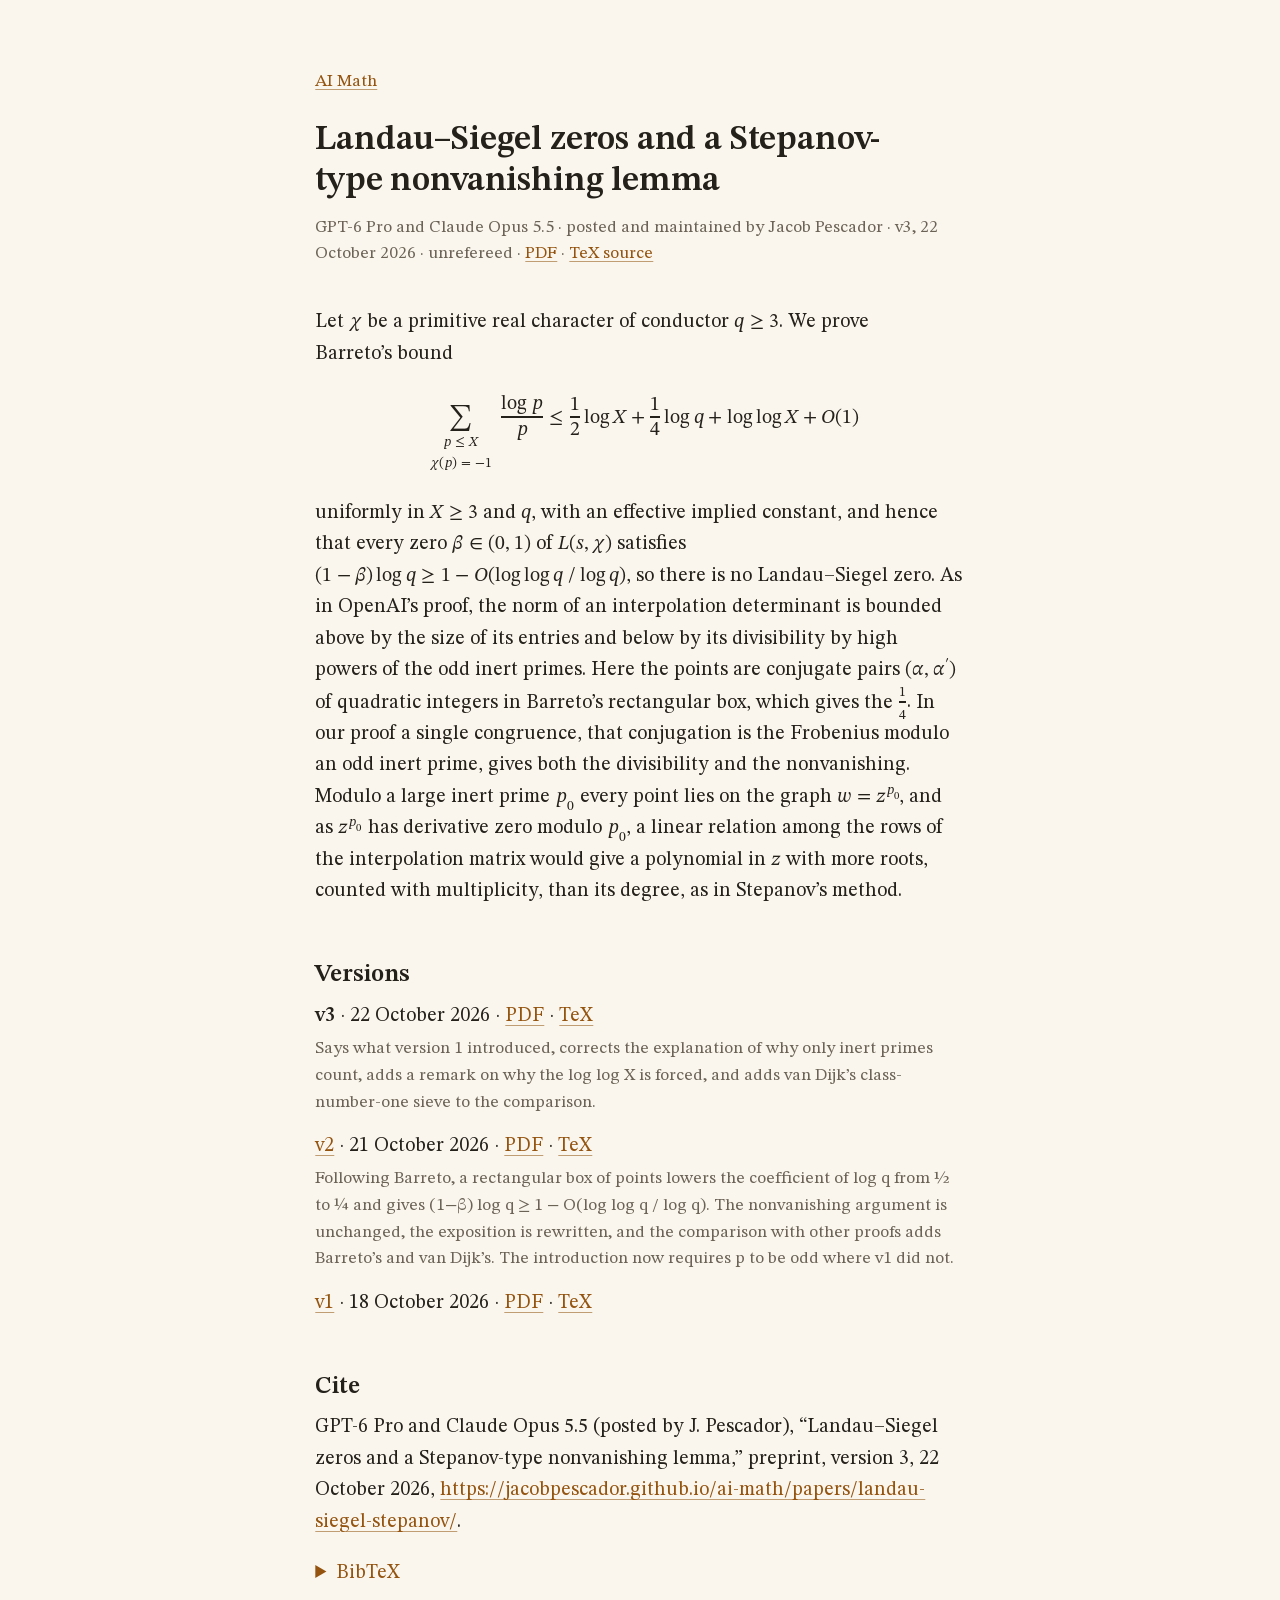
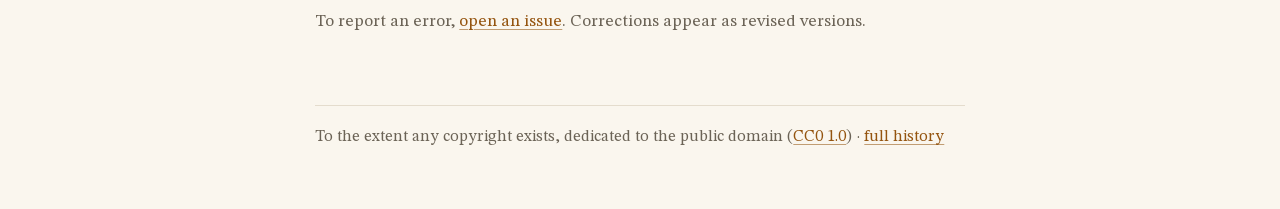
==== commit 745734f0: "site: one source per fact, generated abstracts, release declared by build.py Each version's TeX is n" ====
--- a/papers/landau-siegel-stepanov/index.html
+++ b/papers/landau-siegel-stepanov/index.html
@@ -28,9 +28,8 @@
   <a href="landau-siegel-stepanov.pdf">PDF</a> · <a href="v3/landau-siegel-stepanov.tex">TeX source</a></p>
 
 <p>Let <math><mrow><mi>χ</mi></mrow></math> be a primitive real character of conductor <span class="nobr"><math><mrow><mi>q</mi><mo>≥</mo><mn>3</mn></mrow></math>.</span> We prove Barreto’s bound</p>
-<math display="block" class="wide"><munder><mo>∑</mo><mtable><mtr><mtd><mi>p</mi><mo>≤</mo><mi>X</mi></mtd></mtr><mtr><mtd><mi>χ</mi><mo stretchy="false">(</mo><mi>p</mi><mo stretchy="false">)</mo><mo>=</mo><mrow><mo>−</mo><mn>1</mn></mrow></mtd></mtr></mtable></munder><mfrac><mrow><mi>log</mi><mspace width="0.1667em"/><mi>p</mi></mrow><mi>p</mi></mfrac><mo>≤</mo><mfrac><mn>1</mn><mn>2</mn></mfrac><mspace width="0.1667em"/><mi>log</mi><mspace width="0.1667em"/><mi>X</mi><mo>+</mo><mfrac><mn>1</mn><mn>4</mn></mfrac><mspace width="0.1667em"/><mi>log</mi><mspace width="0.1667em"/><mi>q</mi><mo>+</mo><mi>log</mi><mspace width="0.1667em"/><mi>log</mi><mspace width="0.1667em"/><mi>X</mi><mo>+</mo><mi>O</mi><mo stretchy="false">(</mo><mn>1</mn><mo stretchy="false">)</mo></math>
-<math display="block" class="narrow"><mtable><mtr><mtd><munder><mo>∑</mo><mtable><mtr><mtd><mi>p</mi><mo>≤</mo><mi>X</mi></mtd></mtr><mtr><mtd><mi>χ</mi><mo stretchy="false">(</mo><mi>p</mi><mo stretchy="false">)</mo><mo>=</mo><mrow><mo>−</mo><mn>1</mn></mrow></mtd></mtr></mtable></munder><mfrac><mrow><mi>log</mi><mspace width="0.1667em"/><mi>p</mi></mrow><mi>p</mi></mfrac><mo>≤</mo><mfrac><mn>1</mn><mn>2</mn></mfrac><mspace width="0.1667em"/><mi>log</mi><mspace width="0.1667em"/><mi>X</mi><mo>+</mo><mfrac><mn>1</mn><mn>4</mn></mfrac><mspace width="0.1667em"/><mi>log</mi><mspace width="0.1667em"/><mi>q</mi></mtd></mtr><mtr><mtd><mo form="infix">+</mo><mi>log</mi><mspace width="0.1667em"/><mi>log</mi><mspace width="0.1667em"/><mi>X</mi><mo>+</mo><mi>O</mi><mo stretchy="false">(</mo><mn>1</mn><mo stretchy="false">)</mo></mtd></mtr></mtable></math>
-<p>uniformly in <math><mrow><mi>X</mi><mo>≥</mo><mn>3</mn></mrow></math> and <span class="nobr"><math><mrow><mi>q</mi></mrow></math>,</span> with an effective implied constant, and hence that every zero <math><mrow><mi>β</mi><mo>∈</mo><mo stretchy="false">(</mo><mn>0</mn><mo>,</mo><mn>1</mn><mo stretchy="false">)</mo></mrow></math> of <math><mrow><mi>L</mi><mo stretchy="false">(</mo><mi>s</mi><mo>,</mo><mi>χ</mi><mo stretchy="false">)</mo></mrow></math> satisfies <span class="nobr"><math><mrow><mo stretchy="false">(</mo><mn>1</mn><mo>−</mo><mi>β</mi><mo stretchy="false">)</mo><mspace width="0.1667em"/><mi>log</mi><mspace width="0.1667em"/><mi>q</mi><mo>≥</mo><mn>1</mn><mo>−</mo><mi>O</mi><mo stretchy="false">(</mo><mi>log</mi><mspace width="0.1667em"/><mi>log</mi><mspace width="0.1667em"/><mi>q</mi><mo lspace="0" rspace="0">/</mo><mi>log</mi><mspace width="0.1667em"/><mi>q</mi><mo stretchy="false">)</mo></mrow></math>,</span> so there is no Landau–Siegel zero. As in OpenAI’s proof, the norm of an interpolation determinant is bounded above by the size of its entries and below by its divisibility by high powers of the odd inert primes. Here the points are conjugate pairs <math><mrow><mo stretchy="false">(</mo><mi>α</mi><mo>,</mo><msup><mi>α</mi><mi>′</mi></msup><mo stretchy="false">)</mo></mrow></math> of quadratic integers in Barreto’s rectangular box, which gives the <span class="nobr"><math><mrow><mfrac><mn>1</mn><mn>4</mn></mfrac></mrow></math>.</span> In our proof a single congruence, that conjugation is the Frobenius modulo an odd inert prime, gives both the divisibility and the nonvanishing. Modulo a large inert prime <math><mrow><msub><mi>p</mi><mn>0</mn></msub></mrow></math> every point lies on the graph <span class="nobr"><math><mrow><mi>w</mi><mo>=</mo><msup><mi>z</mi><mrow><msub><mi>p</mi><mn>0</mn></msub></mrow></msup></mrow></math>,</span> and as <math><mrow><msup><mi>z</mi><mrow><msub><mi>p</mi><mn>0</mn></msub></mrow></msup></mrow></math> has derivative zero modulo <span class="nobr"><math><mrow><msub><mi>p</mi><mn>0</mn></msub></mrow></math>,</span> a linear relation among the rows of the interpolation matrix would give a polynomial in <math><mrow><mi>z</mi></mrow></math> with more roots, counted with multiplicity, than its degree, as in Stepanov’s method.</p>
+<div class="display"><math display="block"><mrow><munder><mo>∑</mo><mrow><mstyle scriptlevel="1"><mtable><mtr><mtd><mi>p</mi><mo>≤</mo><mi>X</mi></mtd></mtr><mtr><mtd><mi>χ</mi><mo stretchy="false">(</mo><mi>p</mi><mo stretchy="false">)</mo><mo>=</mo><mo form="prefix">−</mo><mn>1</mn></mtd></mtr></mtable></mstyle></mrow></munder><mfrac><mrow><mi>log</mi><mspace width="0.1667em"/><mi>p</mi></mrow><mi>p</mi></mfrac><mo>≤</mo><mfrac><mn>1</mn><mn>2</mn></mfrac><mspace width="0.1667em"/><mi>log</mi><mspace width="0.1667em"/><mi>X</mi><mo>+</mo><mfrac><mn>1</mn><mn>4</mn></mfrac><mspace width="0.1667em"/><mi>log</mi><mspace width="0.1667em"/><mi>q</mi><mo>+</mo><mi>log</mi><mspace width="0.1667em"/><mi>log</mi><mspace width="0.1667em"/><mi>X</mi><mo>+</mo><mi>O</mi><mo stretchy="false">(</mo><mn>1</mn><mo stretchy="false">)</mo></mrow></math></div>
+<p>uniformly in <math><mrow><mi>X</mi><mo>≥</mo><mn>3</mn></mrow></math> and <span class="nobr"><math><mrow><mi>q</mi></mrow></math>,</span> with an effective implied constant, and hence that every zero <math><mrow><mi>β</mi><mo>∈</mo><mo stretchy="false">(</mo><mn>0</mn><mo>,</mo><mn>1</mn><mo stretchy="false">)</mo></mrow></math> of <math><mrow><mi>L</mi><mo stretchy="false">(</mo><mi>s</mi><mo>,</mo><mi>χ</mi><mo stretchy="false">)</mo></mrow></math> satisfies <span class="nobr"><math><mrow><mo stretchy="false">(</mo><mn>1</mn><mo>−</mo><mi>β</mi><mo stretchy="false">)</mo><mspace width="0.1667em"/><mi>log</mi><mspace width="0.1667em"/><mi>q</mi><mo>≥</mo><mn>1</mn><mo>−</mo><mi>O</mi><mo stretchy="false">(</mo><mi>log</mi><mspace width="0.1667em"/><mi>log</mi><mspace width="0.1667em"/><mi>q</mi><mo>/</mo><mi>log</mi><mspace width="0.1667em"/><mi>q</mi><mo stretchy="false">)</mo></mrow></math>,</span> so there is no Landau–Siegel zero. As in OpenAI’s proof, the norm of an interpolation determinant is bounded above by the size of its entries and below by its divisibility by high powers of the odd inert primes. Here the points are conjugate pairs <math><mrow><mo stretchy="false">(</mo><mi>α</mi><mo>,</mo><msup><mi>α</mi><mi>′</mi></msup><mo stretchy="false">)</mo></mrow></math> of quadratic integers in Barreto’s rectangular box, which gives the <span class="nobr"><math><mrow><mfrac><mn>1</mn><mn>4</mn></mfrac></mrow></math>.</span> In our proof a single congruence, that conjugation is the Frobenius modulo an odd inert prime, gives both the divisibility and the nonvanishing. Modulo a large inert prime <math><mrow><msub><mi>p</mi><mn>0</mn></msub></mrow></math> every point lies on the graph <span class="nobr"><math><mrow><mi>w</mi><mo>=</mo><msup><mi>z</mi><mrow><msub><mi>p</mi><mn>0</mn></msub></mrow></msup></mrow></math>,</span> and as <math><mrow><msup><mi>z</mi><mrow><msub><mi>p</mi><mn>0</mn></msub></mrow></msup></mrow></math> has derivative zero modulo <span class="nobr"><math><mrow><msub><mi>p</mi><mn>0</mn></msub></mrow></math>,</span> a linear relation among the rows of the interpolation matrix would give a polynomial in <math><mrow><mi>z</mi></mrow></math> with more roots, counted with multiplicity, than its degree, as in Stepanov’s method.</p>
 
 <h2>Versions</h2>
 <ul class="versions">
--- a/style.css
+++ b/style.css
@@ -51,12 +51,10 @@
 
 /* Math: STIX Two Math at the text's size, so x-heights and strokes match. */
 math { font-family: "Site Math", math; }
-math[display="block"] { margin: 1.1rem 0; padding: .15em 0; overflow-x: auto; overflow-y: hidden; }
-/* A display too wide for a phone is written twice: one line (.wide) and broken over rows (.narrow). */
-math.narrow { display: none; }
-math.narrow > mtable > mtr > mtd { math-style: normal; text-align: left; padding: .15em 0; }
-math.narrow > mtable > mtr + mtr > mtd { padding-left: 3em; }
-@media (max-width: 520px) { math.wide { display: none; } math.narrow { display: block; display: block math; } }
+/* A displayed formula wider than the page scrolls sideways in its own box, so one rendering serves phones and desktops. */
+.display { margin: 1.1rem 0; padding: .15em 0; overflow-x: auto; overflow-y: hidden; }
+math[display="block"] { display: block; display: block math; margin: 1.1rem 0; padding: .15em 0; overflow-x: auto; overflow-y: hidden; }
+.display > math[display="block"] { margin: 0; padding: 0; overflow: visible; }
 /* Punctuation after a superscript tucks under it, as in print: "below 41²." rather than "41² ." */
 .nobr > math:is(:has(> msup:last-child), :has(> mrow:last-child > msup:last-child)) { margin-inline-end: -.08em; }
 /* Chromium sizes a radical by its widest glyph variant but draws the smallest, leaving a gap after √q.
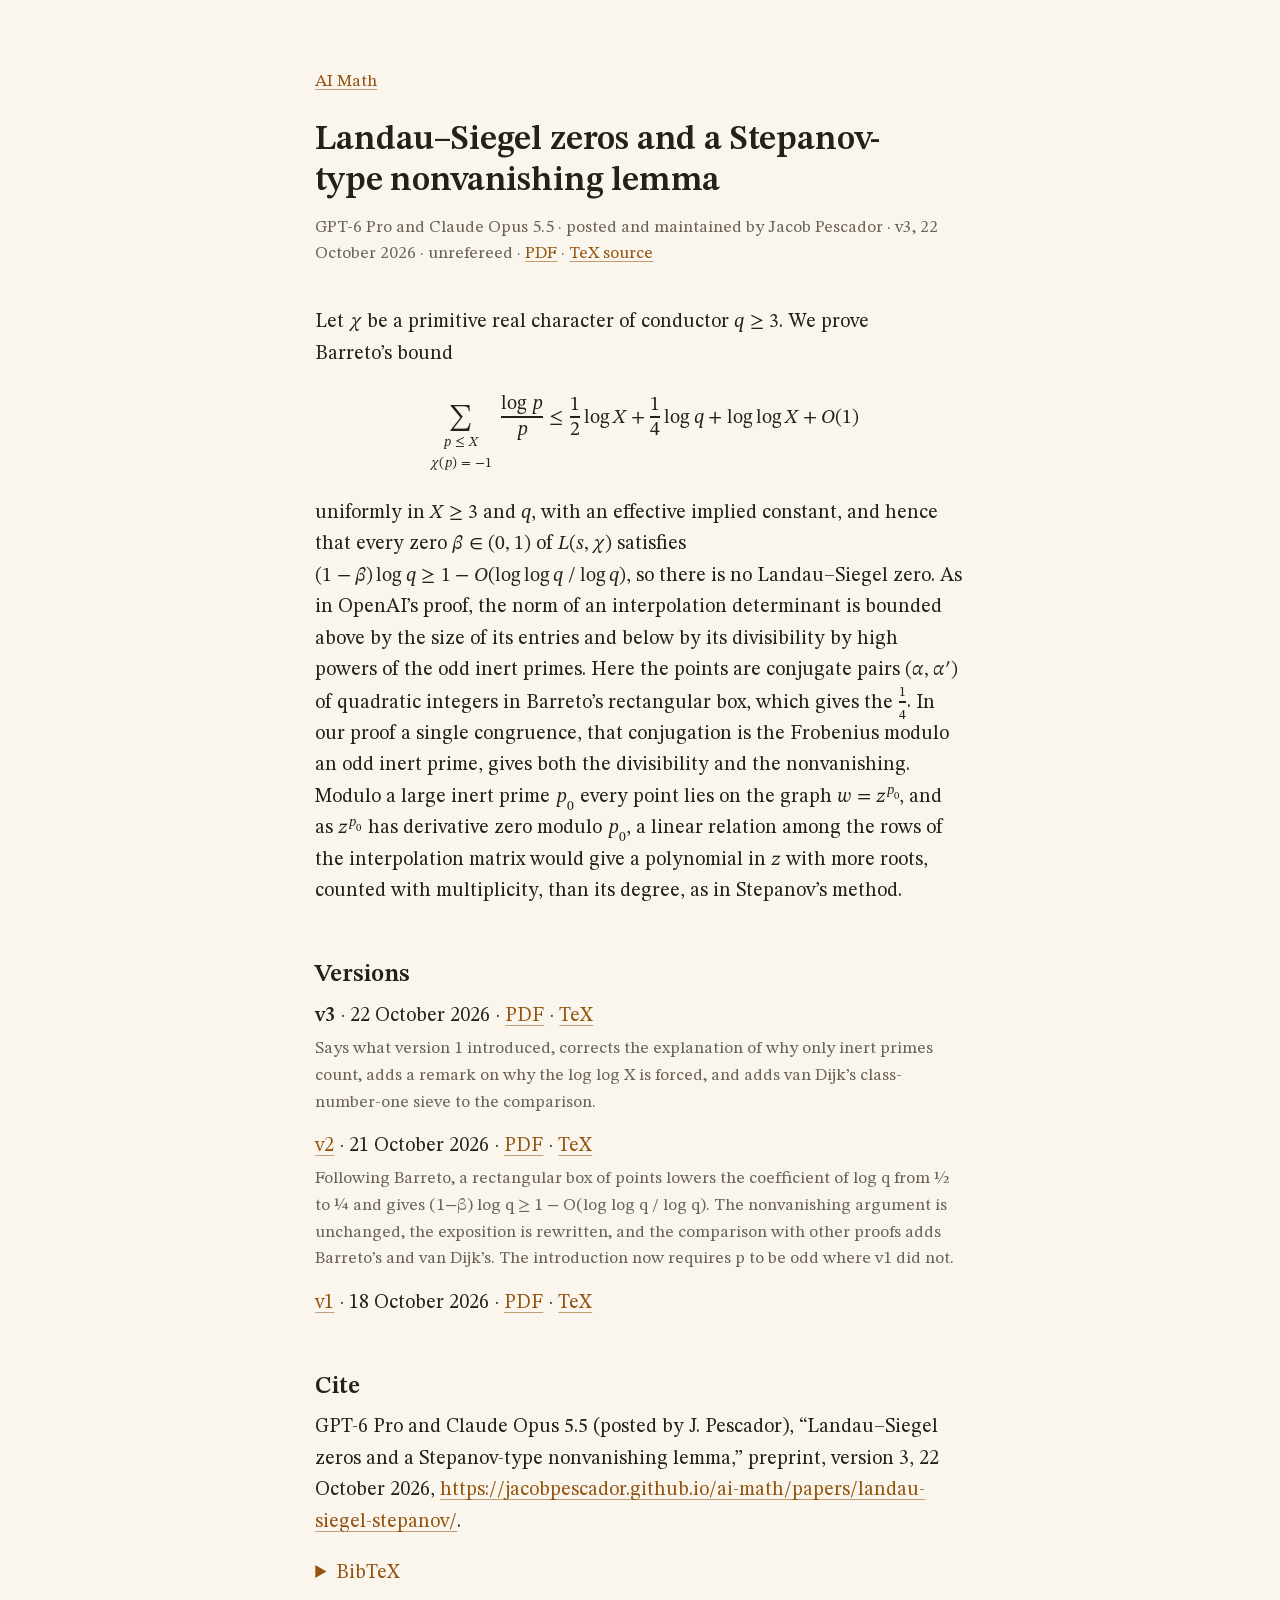
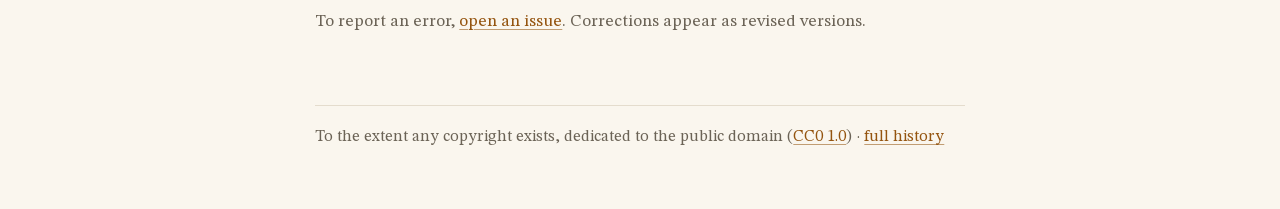
==== commit e1ae4ae1: "site: a prime follows its letter, as TeX sets it The abstracts set α′ as a superscript prime, which " ====
--- a/papers/landau-siegel-stepanov/index.html
+++ b/papers/landau-siegel-stepanov/index.html
@@ -28,8 +28,8 @@
   <a href="landau-siegel-stepanov.pdf">PDF</a> · <a href="v3/landau-siegel-stepanov.tex">TeX source</a></p>
 
 <p>Let <math><mrow><mi>χ</mi></mrow></math> be a primitive real character of conductor <span class="nobr"><math><mrow><mi>q</mi><mo>≥</mo><mn>3</mn></mrow></math>.</span> We prove Barreto’s bound</p>
-<div class="display"><math display="block"><mrow><munder><mo>∑</mo><mrow><mstyle scriptlevel="1"><mtable><mtr><mtd><mi>p</mi><mo>≤</mo><mi>X</mi></mtd></mtr><mtr><mtd><mi>χ</mi><mo stretchy="false">(</mo><mi>p</mi><mo stretchy="false">)</mo><mo>=</mo><mo form="prefix">−</mo><mn>1</mn></mtd></mtr></mtable></mstyle></mrow></munder><mfrac><mrow><mi>log</mi><mspace width="0.1667em"/><mi>p</mi></mrow><mi>p</mi></mfrac><mo>≤</mo><mfrac><mn>1</mn><mn>2</mn></mfrac><mspace width="0.1667em"/><mi>log</mi><mspace width="0.1667em"/><mi>X</mi><mo>+</mo><mfrac><mn>1</mn><mn>4</mn></mfrac><mspace width="0.1667em"/><mi>log</mi><mspace width="0.1667em"/><mi>q</mi><mo>+</mo><mi>log</mi><mspace width="0.1667em"/><mi>log</mi><mspace width="0.1667em"/><mi>X</mi><mo>+</mo><mi>O</mi><mo stretchy="false">(</mo><mn>1</mn><mo stretchy="false">)</mo></mrow></math></div>
-<p>uniformly in <math><mrow><mi>X</mi><mo>≥</mo><mn>3</mn></mrow></math> and <span class="nobr"><math><mrow><mi>q</mi></mrow></math>,</span> with an effective implied constant, and hence that every zero <math><mrow><mi>β</mi><mo>∈</mo><mo stretchy="false">(</mo><mn>0</mn><mo>,</mo><mn>1</mn><mo stretchy="false">)</mo></mrow></math> of <math><mrow><mi>L</mi><mo stretchy="false">(</mo><mi>s</mi><mo>,</mo><mi>χ</mi><mo stretchy="false">)</mo></mrow></math> satisfies <span class="nobr"><math><mrow><mo stretchy="false">(</mo><mn>1</mn><mo>−</mo><mi>β</mi><mo stretchy="false">)</mo><mspace width="0.1667em"/><mi>log</mi><mspace width="0.1667em"/><mi>q</mi><mo>≥</mo><mn>1</mn><mo>−</mo><mi>O</mi><mo stretchy="false">(</mo><mi>log</mi><mspace width="0.1667em"/><mi>log</mi><mspace width="0.1667em"/><mi>q</mi><mo>/</mo><mi>log</mi><mspace width="0.1667em"/><mi>q</mi><mo stretchy="false">)</mo></mrow></math>,</span> so there is no Landau–Siegel zero. As in OpenAI’s proof, the norm of an interpolation determinant is bounded above by the size of its entries and below by its divisibility by high powers of the odd inert primes. Here the points are conjugate pairs <math><mrow><mo stretchy="false">(</mo><mi>α</mi><mo>,</mo><msup><mi>α</mi><mi>′</mi></msup><mo stretchy="false">)</mo></mrow></math> of quadratic integers in Barreto’s rectangular box, which gives the <span class="nobr"><math><mrow><mfrac><mn>1</mn><mn>4</mn></mfrac></mrow></math>.</span> In our proof a single congruence, that conjugation is the Frobenius modulo an odd inert prime, gives both the divisibility and the nonvanishing. Modulo a large inert prime <math><mrow><msub><mi>p</mi><mn>0</mn></msub></mrow></math> every point lies on the graph <span class="nobr"><math><mrow><mi>w</mi><mo>=</mo><msup><mi>z</mi><mrow><msub><mi>p</mi><mn>0</mn></msub></mrow></msup></mrow></math>,</span> and as <math><mrow><msup><mi>z</mi><mrow><msub><mi>p</mi><mn>0</mn></msub></mrow></msup></mrow></math> has derivative zero modulo <span class="nobr"><math><mrow><msub><mi>p</mi><mn>0</mn></msub></mrow></math>,</span> a linear relation among the rows of the interpolation matrix would give a polynomial in <math><mrow><mi>z</mi></mrow></math> with more roots, counted with multiplicity, than its degree, as in Stepanov’s method.</p>
+<div class="display"><math class="wide" display="block"><mrow><munder><mo>∑</mo><mrow><mstyle scriptlevel="1"><mtable><mtr><mtd><mi>p</mi><mo>≤</mo><mi>X</mi></mtd></mtr><mtr><mtd><mi>χ</mi><mo stretchy="false">(</mo><mi>p</mi><mo stretchy="false">)</mo><mo>=</mo><mo form="prefix">−</mo><mn>1</mn></mtd></mtr></mtable></mstyle></mrow></munder><mfrac><mrow><mi>log</mi><mspace width="0.1667em"/><mi>p</mi></mrow><mi>p</mi></mfrac><mo>≤</mo><mfrac><mn>1</mn><mn>2</mn></mfrac><mspace width="0.1667em"/><mi>log</mi><mspace width="0.1667em"/><mi>X</mi><mo>+</mo><mfrac><mn>1</mn><mn>4</mn></mfrac><mspace width="0.1667em"/><mi>log</mi><mspace width="0.1667em"/><mi>q</mi><mo>+</mo><mi>log</mi><mspace width="0.1667em"/><mi>log</mi><mspace width="0.1667em"/><mi>X</mi><mo>+</mo><mi>O</mi><mo stretchy="false">(</mo><mn>1</mn><mo stretchy="false">)</mo></mrow></math><math display="block" class="narrow"><mtable><mtr><mtd><munder><mo>∑</mo><mrow><mstyle scriptlevel="1"><mtable><mtr><mtd><mi>p</mi><mo>≤</mo><mi>X</mi></mtd></mtr><mtr><mtd><mi>χ</mi><mo stretchy="false">(</mo><mi>p</mi><mo stretchy="false">)</mo><mo>=</mo><mo form="prefix">−</mo><mn>1</mn></mtd></mtr></mtable></mstyle></mrow></munder><mfrac><mrow><mi>log</mi><mspace width="0.1667em"/><mi>p</mi></mrow><mi>p</mi></mfrac><mo>≤</mo><mfrac><mn>1</mn><mn>2</mn></mfrac><mspace width="0.1667em"/><mi>log</mi><mspace width="0.1667em"/><mi>X</mi><mo>+</mo><mfrac><mn>1</mn><mn>4</mn></mfrac><mspace width="0.1667em"/><mi>log</mi><mspace width="0.1667em"/><mi>q</mi></mtd></mtr><mtr><mtd><mo form="infix">+</mo><mi>log</mi><mspace width="0.1667em"/><mi>log</mi><mspace width="0.1667em"/><mi>X</mi><mo>+</mo><mi>O</mi><mo stretchy="false">(</mo><mn>1</mn><mo stretchy="false">)</mo></mtd></mtr></mtable></math></div>
+<p>uniformly in <math><mrow><mi>X</mi><mo>≥</mo><mn>3</mn></mrow></math> and <span class="nobr"><math><mrow><mi>q</mi></mrow></math>,</span> with an effective implied constant, and hence that every zero <math><mrow><mi>β</mi><mo>∈</mo><mo stretchy="false">(</mo><mn>0</mn><mo>,</mo><mn>1</mn><mo stretchy="false">)</mo></mrow></math> of <math><mrow><mi>L</mi><mo stretchy="false">(</mo><mi>s</mi><mo>,</mo><mi>χ</mi><mo stretchy="false">)</mo></mrow></math> satisfies <span class="nobr"><math><mrow><mo stretchy="false">(</mo><mn>1</mn><mo>−</mo><mi>β</mi><mo stretchy="false">)</mo><mspace width="0.1667em"/><mi>log</mi><mspace width="0.1667em"/><mi>q</mi><mo>≥</mo><mn>1</mn><mo>−</mo><mi>O</mi><mo stretchy="false">(</mo><mi>log</mi><mspace width="0.1667em"/><mi>log</mi><mspace width="0.1667em"/><mi>q</mi><mo>/</mo><mi>log</mi><mspace width="0.1667em"/><mi>q</mi><mo stretchy="false">)</mo></mrow></math>,</span> so there is no Landau–Siegel zero. As in OpenAI’s proof, the norm of an interpolation determinant is bounded above by the size of its entries and below by its divisibility by high powers of the odd inert primes. Here the points are conjugate pairs <math><mrow><mo stretchy="false">(</mo><mi>α</mi><mo>,</mo><mi>α</mi><mi mathvariant="normal">′</mi><mo stretchy="false">)</mo></mrow></math> of quadratic integers in Barreto’s rectangular box, which gives the <span class="nobr"><math><mrow><mfrac><mn>1</mn><mn>4</mn></mfrac></mrow></math>.</span> In our proof a single congruence, that conjugation is the Frobenius modulo an odd inert prime, gives both the divisibility and the nonvanishing. Modulo a large inert prime <math><mrow><msub><mi>p</mi><mn>0</mn></msub></mrow></math> every point lies on the graph <span class="nobr"><math><mrow><mi>w</mi><mo>=</mo><msup><mi>z</mi><mrow><msub><mi>p</mi><mn>0</mn></msub></mrow></msup></mrow></math>,</span> and as <math><mrow><msup><mi>z</mi><mrow><msub><mi>p</mi><mn>0</mn></msub></mrow></msup></mrow></math> has derivative zero modulo <span class="nobr"><math><mrow><msub><mi>p</mi><mn>0</mn></msub></mrow></math>,</span> a linear relation among the rows of the interpolation matrix would give a polynomial in <math><mrow><mi>z</mi></mrow></math> with more roots, counted with multiplicity, than its degree, as in Stepanov’s method.</p>
 
 <h2>Versions</h2>
 <ul class="versions">
--- a/style.css
+++ b/style.css
@@ -51,10 +51,14 @@
 
 /* Math: STIX Two Math at the text's size, so x-heights and strokes match. */
 math { font-family: "Site Math", math; }
-/* A displayed formula wider than the page scrolls sideways in its own box, so one rendering serves phones and desktops. */
-.display { margin: 1.1rem 0; padding: .15em 0; overflow-x: auto; overflow-y: hidden; }
-math[display="block"] { display: block; display: block math; margin: 1.1rem 0; padding: .15em 0; overflow-x: auto; overflow-y: hidden; }
-.display > math[display="block"] { margin: 0; padding: 0; overflow: visible; }
+/* A displayed formula never scrolls: a long one also comes broken after its relation (.narrow), shown in place of the
+   one line (.wide) on a phone, and the posting kit refuses a page where a formula is wider than the window. */
+.display { margin: 1.1rem 0; padding: .15em 0; }
+math[display="block"] { display: block; display: block math; }
+.display > math.narrow { display: none; }
+math.narrow > mtable > mtr > mtd { math-style: normal; text-align: left; padding: .15em 0; }
+math.narrow > mtable > mtr + mtr > mtd { padding-left: 3em; }
+@media (max-width: 520px) { .display > math.wide { display: none; } .display > math.narrow { display: block; display: block math; } }
 /* Punctuation after a superscript tucks under it, as in print: "below 41²." rather than "41² ." */
 .nobr > math:is(:has(> msup:last-child), :has(> mrow:last-child > msup:last-child)) { margin-inline-end: -.08em; }
 /* Chromium sizes a radical by its widest glyph variant but draws the smallest, leaving a gap after √q.
